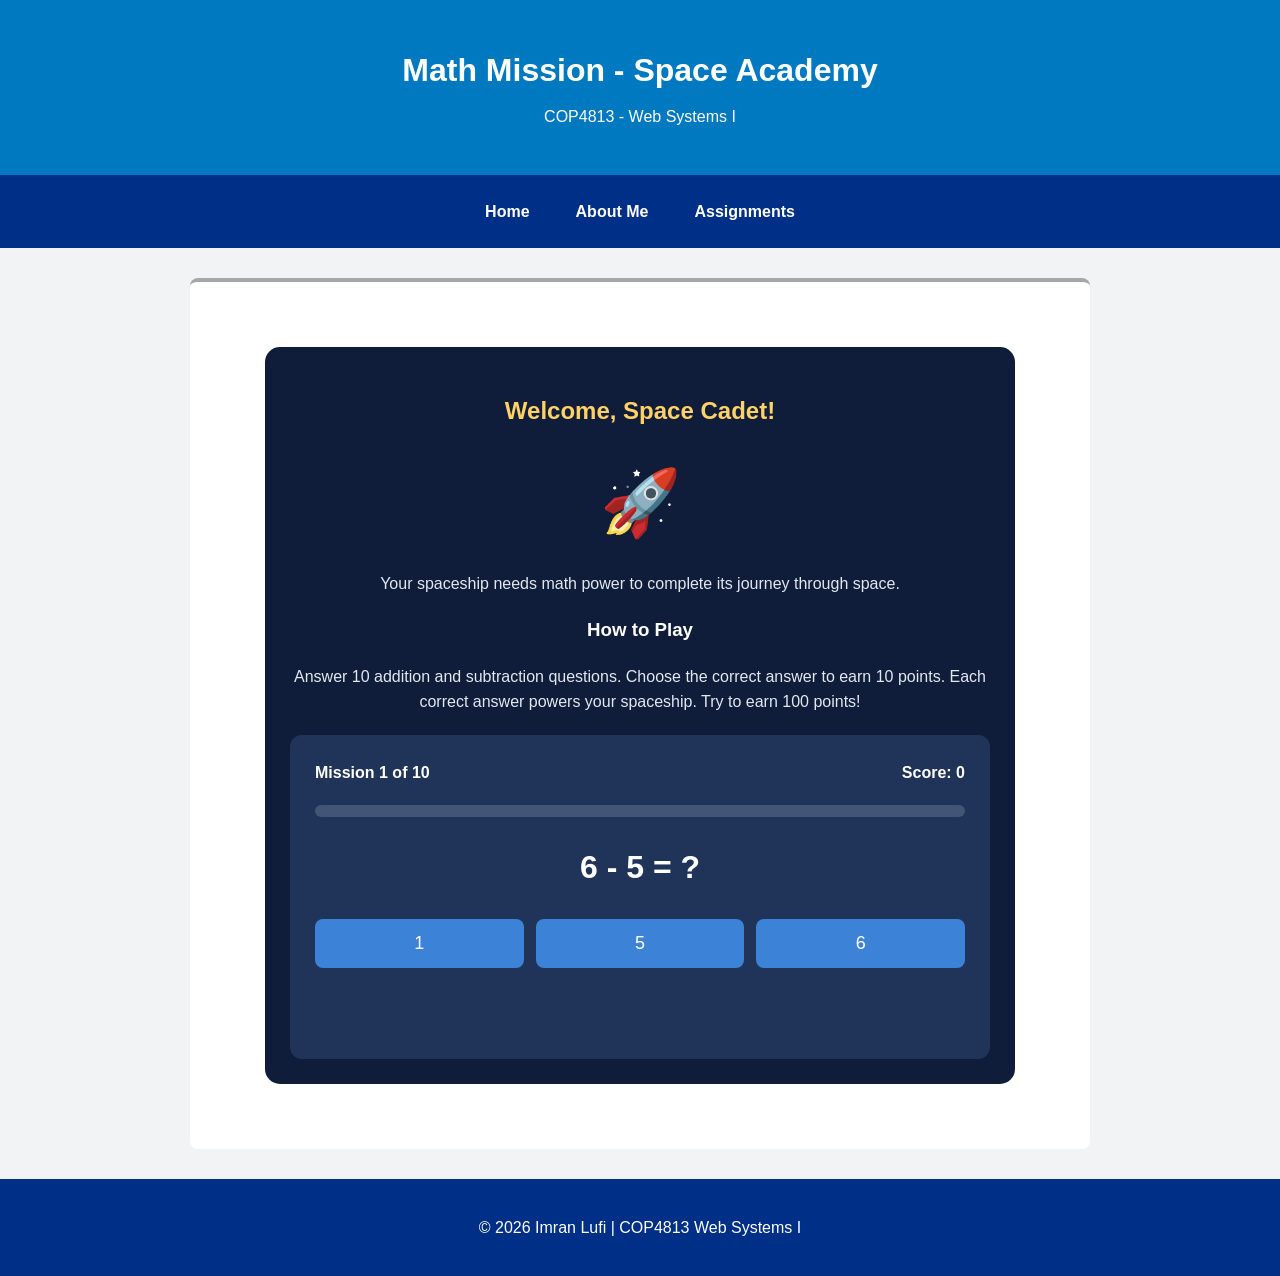
==== assignment13.html @ 9dd831d7 "Create assignment13.html" ====
<!DOCTYPE html>
<html lang="en">
<head>
    <meta charset="UTF-8">
    <meta name="viewport"
          content="width=device-width, initial-scale=1.0">
    <title>Assignment 13 | Math Mission</title>
    <link rel="stylesheet" href="styles.css">

    <style>
        .game-container {
            max-width: 750px;
            margin: 30px auto;
            padding: 25px;
            background: #101d3a;
            color: white;
            border-radius: 15px;
            text-align: center;
        }

        .game-container h2 {
            color: #ffd166;
        }

        .game-container p {
            color: #e2e8f0;
        }

        .game-panel {
            background: #20345a;
            padding: 25px;
            border-radius: 12px;
            margin-top: 20px;
        }

        .rocket {
            font-size: 65px;
            margin: 15px 0;
        }

        .scoreboard {
            display: flex;
            justify-content: space-between;
            gap: 10px;
            margin-bottom: 20px;
            font-weight: bold;
        }

        .progress {
            background: #435575;
            height: 12px;
            border-radius: 10px;
            overflow: hidden;
            margin-bottom: 25px;
        }

        .progress-bar {
            background: #ffd166;
            height: 100%;
            width: 0%;
            transition: width 0.3s;
        }

        #question {
            font-size: 32px;
            margin: 25px 0;
            color: white;
        }

        .answers {
            display: grid;
            grid-template-columns: repeat(3, 1fr);
            gap: 12px;
        }

        .game-container button {
            padding: 14px;
            border: none;
            border-radius: 8px;
            background: #3c82d6;
            color: white;
            font-size: 18px;
            cursor: pointer;
        }

        .game-container button:hover:not(:disabled) {
            background: #2563a8;
        }

        .game-container button:disabled {
            cursor: default;
        }

        .game-container button.correct {
            background: #15803d;
        }

        .game-container button.incorrect {
            background: #b91c1c;
        }

        #feedback {
            min-height: 30px;
            font-weight: bold;
            margin-top: 20px;
        }

        #next-button,
        #restart-button {
            margin-top: 15px;
            background: #e9a23b;
            color: #172033;
        }

        .hidden {
            display: none !important;
        }

        @media (max-width: 500px) {
            .game-container {
                padding: 15px;
            }

            .game-panel {
                padding: 15px;
            }

            .answers {
                gap: 7px;
            }

            #question {
                font-size: 27px;
            }
        }
    </style>
</head>

<body>

<header>
    <h1>Math Mission - Space Academy</h1>
    <p>COP4813 - Web Systems I</p>
</header>

<nav aria-label="Main navigation">
    <a href="index.html">Home</a>
    <a href="about.html">About Me</a>
    <a href="assignments.html">Assignments</a>
</nav>

<main>
    <section class="game-container">

        <h2>Welcome, Space Cadet!</h2>

        <div class="rocket" aria-hidden="true">
            🚀
        </div>

        <p>
            Your spaceship needs math power to
            complete its journey through space.
        </p>

        <h3>How to Play</h3>

        <p>
            Answer 10 addition and subtraction questions.
            Choose the correct answer to earn 10 points.
            Each correct answer powers your spaceship.
            Try to earn 100 points!
        </p>

        <div class="game-panel">

            <div class="scoreboard">
                <span id="mission-number">
                    Mission 1 of 10
                </span>

                <span id="score">
                    Score: 0
                </span>
            </div>

            <div class="progress">
                <div class="progress-bar"
                     id="progress-bar"></div>
            </div>

            <div id="game-screen">

                <h2 id="question">
                    Ready for launch?
                </h2>

                <div class="answers"
                     id="answers"></div>

                <p id="feedback"
                   aria-live="polite"></p>

                <button id="next-button"
                        class="hidden">
                    Next Mission
                </button>

            </div>

            <div id="result-screen"
                 class="hidden">

                <h2>Mission Complete!</h2>

                <p id="final-score"></p>

                <p id="final-message"></p>

                <button id="restart-button">
                    Play Again
                </button>

            </div>

        </div>

    </section>
</main>

<footer>
    <p>
        &copy; 2026 Imran Lufi |
        COP4813 Web Systems I
    </p>
</footer>

<script>
document.addEventListener("DOMContentLoaded", function () {

    const totalQuestions = 10;

    let currentQuestion = 0;
    let score = 0;
    let correctAnswer = 0;
    let answered = false;

    const questionElement =
        document.getElementById("question");

    const answersElement =
        document.getElementById("answers");

    const feedbackElement =
        document.getElementById("feedback");

    const scoreElement =
        document.getElementById("score");

    const missionElement =
        document.getElementById("mission-number");

    const progressBar =
        document.getElementById("progress-bar");

    const nextButton =
        document.getElementById("next-button");

    const restartButton =
        document.getElementById("restart-button");

    function randomNumber(min, max) {
        return Math.floor(
            Math.random() * (max - min + 1)
        ) + min;
    }

    function createQuestion() {

        answered = false;

        feedbackElement.textContent = "";
        nextButton.classList.add("hidden");
        answersElement.innerHTML = "";

        const number1 = randomNumber(1, 10);
        const number2 = randomNumber(1, 10);

        const addition = Math.random() < 0.5;

        let questionText;

        if (addition) {
            correctAnswer = number1 + number2;
            questionText =
                number1 + " + " + number2 + " = ?";
        } else {
            const larger = Math.max(number1, number2);
            const smaller = Math.min(number1, number2);

            correctAnswer = larger - smaller;
            questionText =
                larger + " - " + smaller + " = ?";
        }

        questionElement.textContent = questionText;

        missionElement.textContent =
            "Mission " + (currentQuestion + 1) +
            " of " + totalQuestions;

        scoreElement.textContent =
            "Score: " + score;

        progressBar.style.width =
            (currentQuestion / totalQuestions * 100) + "%";

        const choices = [correctAnswer];

        while (choices.length < 3) {
            const wrongAnswer =
                Math.max(0, correctAnswer + randomNumber(-5, 5));

            if (!choices.includes(wrongAnswer)) {
                choices.push(wrongAnswer);
            }
        }

        choices.sort(function () {
            return Math.random() - 0.5;
        });

        choices.forEach(function (choice) {

            const button =
                document.createElement("button");

            button.textContent = choice;

            button.addEventListener("click", function () {
                checkAnswer(choice, button);
            });

            answersElement.appendChild(button);
        });
    }

    function checkAnswer(choice, selectedButton) {

        if (answered) {
            return;
        }

        answered = true;

        const buttons =
            answersElement.querySelectorAll("button");

        buttons.forEach(function (button) {
            button.disabled = true;

            if (Number(button.textContent) === correctAnswer) {
                button.classList.add("correct");
            }
        });

        if (choice === correctAnswer) {

            score += 10;

            feedbackElement.textContent =
                "Correct! +10 energy points!";

        } else {

            selectedButton.classList.add("incorrect");

            feedbackElement.textContent =
                "Not quite! The correct answer is " +
                correctAnswer + ".";
        }

        scoreElement.textContent =
            "Score: " + score;

        nextButton.textContent =
            currentQuestion === totalQuestions - 1
            ? "Finish Mission"
            : "Next Mission";

        nextButton.classList.remove("hidden");
    }

    function finishGame() {

        document.getElementById("game-screen")
            .classList.add("hidden");

        document.getElementById("result-screen")
            .classList.remove("hidden");

        progressBar.style.width = "100%";

        missionElement.textContent =
            "All Missions Complete";

        document.getElementById("final-score")
            .textContent =
            "Your final score: " + score + " / 100";

        let message;

        if (score === 100) {
            message = "Amazing! You are a Math Commander!";
        } else if (score >= 70) {
            message = "Great job, Space Explorer!";
        } else {
            message = "Good effort! Keep practicing your math skills!";
        }

        document.getElementById("final-message")
            .textContent = message;
    }

    nextButton.addEventListener("click", function () {

        currentQuestion++;

        if (currentQuestion >= totalQuestions) {
            finishGame();
        } else {
            createQuestion();
        }
    });

    restartButton.addEventListener("click", function () {

        currentQuestion = 0;
        score = 0;

        document.getElementById("game-screen")
            .classList.remove("hidden");

        document.getElementById("result-screen")
            .classList.add("hidden");

        createQuestion();
    });

    createQuestion();

});
</script>

</body>
</html>
---- styles.css ----
/* General Website Styling */

* {
    box-sizing: border-box;
}

body {
    font-family: Arial, Helvetica, sans-serif;
    margin: 0;
    background-color: #f1f3f5;
    color: #222222;
    line-height: 1.6;
}

/* Header */

header {
    background-color: #0079C1;
    color: #ffffff;
    text-align: center;
    padding: 45px 20px;
}

header h1 {
    margin: 0 0 8px;
}

header p {
    margin: 0;
}

/* Navigation */

nav {
    background-color: #002F87;
    display: flex;
    justify-content: center;
    flex-wrap: wrap;
    gap: 10px;
    padding: 14px;
}

nav a {
    color: #ffffff;
    text-decoration: none;
    font-weight: bold;
    display: inline-flex;
    align-items: center;
    justify-content: center;
    min-height: 44px;
    padding: 10px 18px;
    border-radius: 4px;
}

nav a:hover,
nav a:focus-visible {
    background-color: #ffffff;
    color: #002F87;
}

/* Main Content */

main {
    width: calc(100% - 30px);
    max-width: 900px;
    margin: 30px auto;
    background-color: #ffffff;
    padding: 35px;
    border-radius: 8px;
    border-top: 4px solid #A5A8A9;
}

section {
    margin-bottom: 35px;
}

h2 {
    color: #005A91;
}

/* Images */

.web-image {
    display: block;
    width: 100%;
    max-width: 550px;
    height: auto;
    margin: 25px auto;
    border-radius: 8px;
}

/* Links */

main a {
    color: #005A91;
}

main a:focus,
main a:hover {
    text-decoration: none;
}

/* Footer */

footer {
    background-color: #002F87;
    color: #ffffff;
    text-align: center;
    padding: 20px;
    margin-top: 30px;
}

/* Mobile Layout */

@media (max-width: 600px) {

    header {
        padding: 28px 15px;
    }

    header h1 {
        font-size: 1.8rem;
    }

    nav {
        flex-direction: column;
        align-items: stretch;
        gap: 6px;
        padding: 12px 15px;
    }

    nav a {
        width: 100%;
        min-height: 48px;
        margin: 0;
        padding: 12px;
        text-align: center;
    }

    main {
        width: calc(100% - 20px);
        margin: 15px auto;
        padding: 20px;
    }

    h2 {
        font-size: 1.35rem;
    }

    .web-image {
        width: 100%;
        height: auto;
        margin: 20px auto;
    }

    footer {
        padding: 18px 12px;
        font-size: 0.9rem;
    }
}

/* Extra Small Phone Screens */

@media (max-width: 360px) {

    header h1 {
        font-size: 1.5rem;
    }

    main {
        padding: 15px;
    }
}
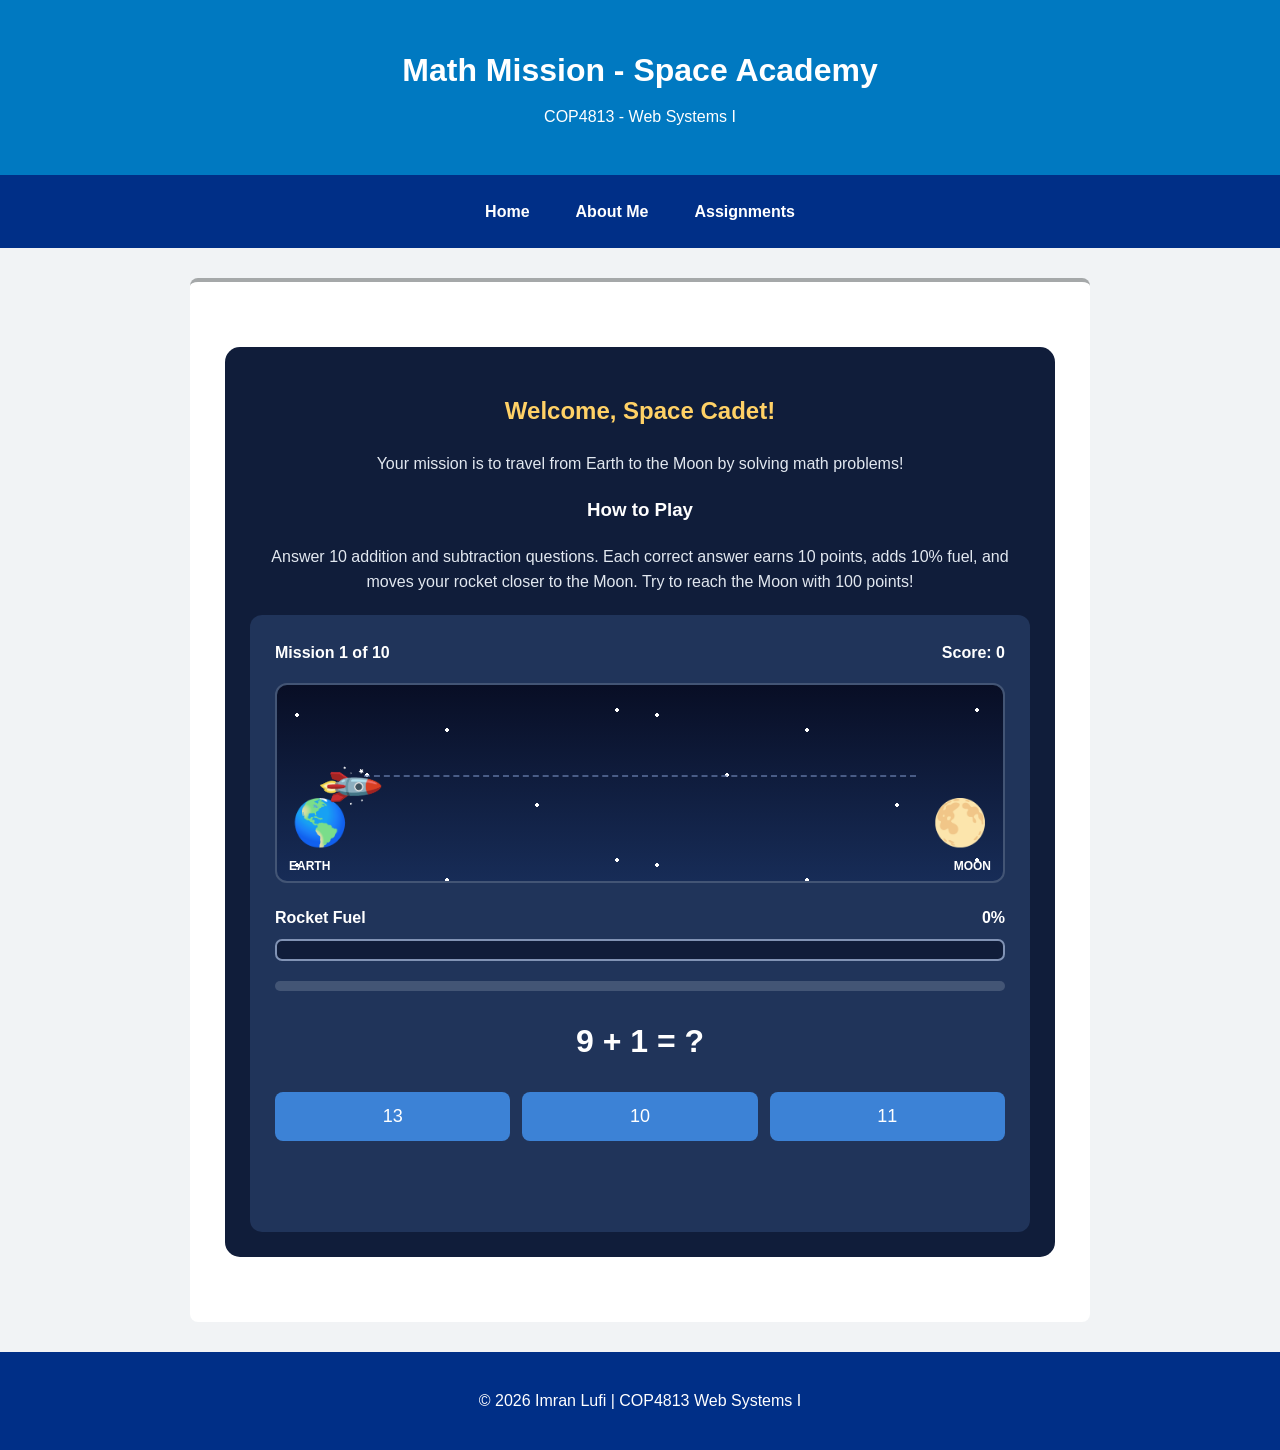
==== commit 7326fb12: "Update assignment13.html" ====
--- a/assignment13.html
+++ b/assignment13.html
@@ -3,20 +3,21 @@
 <html lang="en">
 <head>
     <meta charset="UTF-8">
-    <meta name="viewport"
-          content="width=device-width, initial-scale=1.0">
+    <meta name="viewport" content="width=device-width, initial-scale=1.0">
+    <meta name="description" content="An interactive educational math game featuring a rocket journey to the Moon.">
     <title>Assignment 13 | Math Mission</title>
     <link rel="stylesheet" href="styles.css">
 
     <style>
         .game-container {
-            max-width: 750px;
+            max-width: 850px;
             margin: 30px auto;
             padding: 25px;
             background: #101d3a;
             color: white;
             border-radius: 15px;
             text-align: center;
+            box-sizing: border-box;
         }
 
         .game-container h2 {
@@ -34,32 +35,140 @@
             margin-top: 20px;
         }
 
-        .rocket {
-            font-size: 65px;
-            margin: 15px 0;
-        }
-
         .scoreboard {
             display: flex;
             justify-content: space-between;
             gap: 10px;
-            margin-bottom: 20px;
+            margin-bottom: 18px;
             font-weight: bold;
+        }
+
+        .space-scene {
+            position: relative;
+            height: 200px;
+            background: linear-gradient(#080e25, #172c57);
+            border: 2px solid #435575;
+            border-radius: 12px;
+            overflow: hidden;
+            margin-bottom: 22px;
+        }
+
+        .stars {
+            position: absolute;
+            inset: 0;
+            background-image:
+                radial-gradient(2px 2px at 20px 30px, white 90%, transparent),
+                radial-gradient(2px 2px at 90px 90px, white 90%, transparent),
+                radial-gradient(2px 2px at 170px 45px, white 90%, transparent),
+                radial-gradient(2px 2px at 260px 120px, white 90%, transparent),
+                radial-gradient(2px 2px at 340px 25px, white 90%, transparent);
+            background-size: 360px 150px;
+            animation: starMove 15s linear infinite;
+        }
+
+        @keyframes starMove {
+            from { background-position: 0 0; }
+            to { background-position: -360px 0; }
+        }
+
+        .planet {
+            position: absolute;
+            bottom: 22px;
+            font-size: 45px;
+        }
+
+        .earth {
+            left: 15px;
+        }
+
+        .moon {
+            right: 15px;
+        }
+
+        .flight-path {
+            position: absolute;
+            left: 12%;
+            right: 12%;
+            top: 90px;
+            border-top: 2px dashed #7188b8;
+            opacity: 0.6;
+        }
+
+        .rocket {
+            position: absolute;
+            left: 10%;
+            top: 68px;
+            font-size: 42px;
+            transform: translateX(-50%) rotate(45deg);
+            transition: left 0.8s ease-in-out, top 0.8s ease-in-out;
+            z-index: 2;
+        }
+
+        .rocket.boost {
+            animation: rocketBoost 0.6s ease-in-out;
+        }
+
+        @keyframes rocketBoost {
+            0%, 100% {
+                filter: drop-shadow(0 0 0 transparent);
+            }
+            50% {
+                filter: drop-shadow(0 0 15px orange);
+            }
+        }
+
+        .scene-labels {
+            position: absolute;
+            bottom: 5px;
+            left: 12px;
+            right: 12px;
+            display: flex;
+            justify-content: space-between;
+            font-size: 12px;
+            font-weight: bold;
+            color: white;
+        }
+
+        .fuel-section {
+            margin: 20px 0;
+            text-align: left;
+        }
+
+        .fuel-label {
+            display: flex;
+            justify-content: space-between;
+            margin-bottom: 8px;
+            font-weight: bold;
+        }
+
+        .fuel-tank {
+            height: 22px;
+            background: #101d3a;
+            border: 2px solid #8193b5;
+            border-radius: 7px;
+            overflow: hidden;
+        }
+
+        .fuel-fill {
+            width: 0%;
+            height: 100%;
+            background: linear-gradient(90deg, #20a36b, #7fffb1);
+            transition: width 0.8s ease;
         }
 
         .progress {
             background: #435575;
-            height: 12px;
+            height: 10px;
             border-radius: 10px;
             overflow: hidden;
-            margin-bottom: 25px;
+            margin: 18px 0;
         }
 
         .progress-bar {
             background: #ffd166;
             height: 100%;
             width: 0%;
-            transition: width 0.3s;
+            transition: width 0.4s;
         }
 
         #question {
@@ -113,6 +222,17 @@
             color: #172033;
         }
 
+        .celebration {
+            font-size: 55px;
+            margin: 20px 0;
+            animation: celebrate 1s ease-in-out infinite alternate;
+        }
+
+        @keyframes celebrate {
+            from { transform: scale(1) rotate(-8deg); }
+            to { transform: scale(1.2) rotate(8deg); }
+        }
+
         .hidden {
             display: none !important;
         }
@@ -126,12 +246,38 @@
                 padding: 15px;
             }
 
+            .space-scene {
+                height: 170px;
+            }
+
+            .rocket {
+                font-size: 35px;
+            }
+
+            .planet {
+                font-size: 35px;
+            }
+
             .answers {
                 gap: 7px;
             }
 
             #question {
                 font-size: 27px;
+            }
+        }
+
+        @media (prefers-reduced-motion: reduce) {
+            .stars,
+            .rocket.boost,
+            .celebration {
+                animation: none;
+            }
+
+            .rocket,
+            .fuel-fill,
+            .progress-bar {
+                transition: none;
             }
         }
     </style>
@@ -155,64 +301,90 @@
 
         <h2>Welcome, Space Cadet!</h2>
 
-        <div class="rocket" aria-hidden="true">
-            🚀
-        </div>
-
         <p>
-            Your spaceship needs math power to
-            complete its journey through space.
+            Your mission is to travel from Earth to the Moon
+            by solving math problems!
         </p>
 
         <h3>How to Play</h3>
 
         <p>
             Answer 10 addition and subtraction questions.
-            Choose the correct answer to earn 10 points.
-            Each correct answer powers your spaceship.
-            Try to earn 100 points!
+            Each correct answer earns 10 points, adds 10%
+            fuel, and moves your rocket closer to the Moon.
+            Try to reach the Moon with 100 points!
         </p>
 
         <div class="game-panel">
 
             <div class="scoreboard">
-                <span id="mission-number">
-                    Mission 1 of 10
-                </span>
-
-                <span id="score">
-                    Score: 0
-                </span>
+                <span id="mission-number">Mission 1 of 10</span>
+                <span id="score">Score: 0</span>
             </div>
 
+            <div class="space-scene"
+                 role="img"
+                 aria-label="Rocket traveling from Earth toward the Moon">
+
+                <div class="stars"></div>
+                <div class="flight-path"></div>
+
+                <div class="planet earth" aria-hidden="true">🌎</div>
+                <div class="planet moon" aria-hidden="true">🌕</div>
+
+                <div class="rocket" id="rocket" aria-hidden="true">
+                    🚀
+                </div>
+
+                <div class="scene-labels">
+                    <span>EARTH</span>
+                    <span>MOON</span>
+                </div>
+            </div>
+
+            <div class="fuel-section">
+                <div class="fuel-label">
+                    <span>Rocket Fuel</span>
+                    <span id="fuel-percent">0%</span>
+                </div>
+
+                <div class="fuel-tank"
+                     role="progressbar"
+                     id="fuel-progress"
+                     aria-label="Rocket fuel"
+                     aria-valuemin="0"
+                     aria-valuemax="100"
+                     aria-valuenow="0">
+
+                    <div class="fuel-fill" id="fuel-fill"></div>
+                </div>
+            </div>
+
             <div class="progress">
-                <div class="progress-bar"
-                     id="progress-bar"></div>
+                <div class="progress-bar" id="progress-bar"></div>
             </div>
 
             <div id="game-screen">
 
-                <h2 id="question">
-                    Ready for launch?
-                </h2>
-
-                <div class="answers"
-                     id="answers"></div>
-
-                <p id="feedback"
-                   aria-live="polite"></p>
-
-                <button id="next-button"
-                        class="hidden">
+                <h2 id="question">Ready for launch?</h2>
+
+                <div class="answers" id="answers"></div>
+
+                <p id="feedback" aria-live="polite"></p>
+
+                <button id="next-button" class="hidden">
                     Next Mission
                 </button>
 
             </div>
 
-            <div id="result-screen"
-                 class="hidden">
-
-                <h2>Mission Complete!</h2>
+            <div id="result-screen" class="hidden">
+
+                <div class="celebration" id="result-icon">
+                    🌟
+                </div>
+
+                <h2 id="result-title">Mission Complete!</h2>
 
                 <p id="final-score"></p>
 
@@ -230,10 +402,7 @@
 </main>
 
 <footer>
-    <p>
-        &copy; 2026 Imran Lufi |
-        COP4813 Web Systems I
-    </p>
+    <p>&copy; 2026 Imran Lufi | COP4813 Web Systems I</p>
 </footer>
 
 <script>
@@ -246,38 +415,48 @@
     let correctAnswer = 0;
     let answered = false;
 
-    const questionElement =
-        document.getElementById("question");
-
-    const answersElement =
-        document.getElementById("answers");
-
-    const feedbackElement =
-        document.getElementById("feedback");
-
-    const scoreElement =
-        document.getElementById("score");
-
-    const missionElement =
-        document.getElementById("mission-number");
-
-    const progressBar =
-        document.getElementById("progress-bar");
-
-    const nextButton =
-        document.getElementById("next-button");
-
-    const restartButton =
-        document.getElementById("restart-button");
+    const questionElement = document.getElementById("question");
+    const answersElement = document.getElementById("answers");
+    const feedbackElement = document.getElementById("feedback");
+    const scoreElement = document.getElementById("score");
+    const missionElement = document.getElementById("mission-number");
+    const progressBar = document.getElementById("progress-bar");
+    const nextButton = document.getElementById("next-button");
+    const restartButton = document.getElementById("restart-button");
+
+    const rocket = document.getElementById("rocket");
+    const fuelFill = document.getElementById("fuel-fill");
+    const fuelPercent = document.getElementById("fuel-percent");
+    const fuelProgress = document.getElementById("fuel-progress");
 
     function randomNumber(min, max) {
-        return Math.floor(
-            Math.random() * (max - min + 1)
-        ) + min;
+        return Math.floor(Math.random() * (max - min + 1)) + min;
     }
 
+    function updateJourney() {
+        const percentage = score;
+
+        fuelFill.style.width = percentage + "%";
+        fuelPercent.textContent = percentage + "%";
+        fuelProgress.setAttribute("aria-valuenow", percentage);
+
+        // Move from 10% to 90% of the scene.
+        rocket.style.left = (10 + percentage * 0.8) + "%";
+
+        // Make the rocket rise and descend along its journey.
+        const journey = percentage / 100;
+        const height = 68 - Math.sin(journey * Math.PI) * 45;
+        rocket.style.top = height + "px";
+
+        rocket.classList.remove("boost");
+
+        if (percentage > 0) {
+            void rocket.offsetWidth;
+            rocket.classList.add("boost");
+        }
+    }
+
     function createQuestion() {
-
         answered = false;
 
         feedbackElement.textContent = "";
@@ -286,22 +465,19 @@
 
         const number1 = randomNumber(1, 10);
         const number2 = randomNumber(1, 10);
-
         const addition = Math.random() < 0.5;
 
         let questionText;
 
         if (addition) {
             correctAnswer = number1 + number2;
-            questionText =
-                number1 + " + " + number2 + " = ?";
+            questionText = number1 + " + " + number2 + " = ?";
         } else {
             const larger = Math.max(number1, number2);
             const smaller = Math.min(number1, number2);
 
             correctAnswer = larger - smaller;
-            questionText =
-                larger + " - " + smaller + " = ?";
+            questionText = larger + " - " + smaller + " = ?";
         }
 
         questionElement.textContent = questionText;
@@ -310,8 +486,7 @@
             "Mission " + (currentQuestion + 1) +
             " of " + totalQuestions;
 
-        scoreElement.textContent =
-            "Score: " + score;
+        scoreElement.textContent = "Score: " + score;
 
         progressBar.style.width =
             (currentQuestion / totalQuestions * 100) + "%";
@@ -319,23 +494,26 @@
         const choices = [correctAnswer];
 
         while (choices.length < 3) {
-            const wrongAnswer =
-                Math.max(0, correctAnswer + randomNumber(-5, 5));
+            const wrongAnswer = Math.max(
+                0,
+                correctAnswer + randomNumber(-5, 5)
+            );
 
             if (!choices.includes(wrongAnswer)) {
                 choices.push(wrongAnswer);
             }
         }
 
-        choices.sort(function () {
-            return Math.random() - 0.5;
-        });
+        // Shuffle the answer choices.
+        for (let i = choices.length - 1; i > 0; i--) {
+            const j = randomNumber(0, i);
+            [choices[i], choices[j]] = [choices[j], choices[i]];
+        }
 
         choices.forEach(function (choice) {
-
-            const button =
-                document.createElement("button");
-
+            const button = document.createElement("button");
+
+            button.type = "button";
             button.textContent = choice;
 
             button.addEventListener("click", function () {
@@ -347,15 +525,13 @@
     }
 
     function checkAnswer(choice, selectedButton) {
-
         if (answered) {
             return;
         }
 
         answered = true;
 
-        const buttons =
-            answersElement.querySelectorAll("button");
+        const buttons = answersElement.querySelectorAll("button");
 
         buttons.forEach(function (button) {
             button.disabled = true;
@@ -366,34 +542,34 @@
         });
 
         if (choice === correctAnswer) {
-
             score += 10;
 
             feedbackElement.textContent =
-                "Correct! +10 energy points!";
-
+                "Correct! +10 fuel! Your rocket is moving forward!";
+
+            updateJourney();
         } else {
-
             selectedButton.classList.add("incorrect");
 
             feedbackElement.textContent =
                 "Not quite! The correct answer is " +
-                correctAnswer + ".";
-        }
-
-        scoreElement.textContent =
-            "Score: " + score;
+                correctAnswer + ". No fuel earned.";
+        }
+
+        scoreElement.textContent = "Score: " + score;
+
+        progressBar.style.width =
+            ((currentQuestion + 1) / totalQuestions * 100) + "%";
 
         nextButton.textContent =
             currentQuestion === totalQuestions - 1
-            ? "Finish Mission"
-            : "Next Mission";
+                ? "Finish Mission"
+                : "Next Mission";
 
         nextButton.classList.remove("hidden");
     }
 
     function finishGame() {
-
         document.getElementById("game-screen")
             .classList.add("hidden");
 
@@ -402,29 +578,39 @@
 
         progressBar.style.width = "100%";
 
-        missionElement.textContent =
-            "All Missions Complete";
-
-        document.getElementById("final-score")
-            .textContent =
+        missionElement.textContent = "All Missions Complete";
+
+        document.getElementById("final-score").textContent =
             "Your final score: " + score + " / 100";
 
-        let message;
+        const resultTitle = document.getElementById("result-title");
+        const resultIcon = document.getElementById("result-icon");
+        const finalMessage = document.getElementById("final-message");
 
         if (score === 100) {
-            message = "Amazing! You are a Math Commander!";
+            resultTitle.textContent = "Moon Landing Successful!";
+            resultIcon.textContent = "🏆🌕🚀";
+            finalMessage.textContent =
+                "Amazing! You answered every question correctly " +
+                "and reached the Moon. You are a Math Commander!";
         } else if (score >= 70) {
-            message = "Great job, Space Explorer!";
+            resultTitle.textContent = "Great Space Journey!";
+            resultIcon.textContent = "🌟🚀";
+            finalMessage.textContent =
+                "Great job, Space Explorer! You traveled " +
+                score + "% of the way to the Moon. " +
+                "Try again to complete your landing!";
         } else {
-            message = "Good effort! Keep practicing your math skills!";
-        }
-
-        document.getElementById("final-message")
-            .textContent = message;
+            resultTitle.textContent = "Keep Exploring!";
+            resultIcon.textContent = "🚀";
+            finalMessage.textContent =
+                "You traveled " + score +
+                "% of the way to the Moon. " +
+                "Keep practicing to power up your rocket!";
+        }
     }
 
     nextButton.addEventListener("click", function () {
-
         currentQuestion++;
 
         if (currentQuestion >= totalQuestions) {
@@ -435,9 +621,9 @@
     });
 
     restartButton.addEventListener("click", function () {
-
         currentQuestion = 0;
         score = 0;
+        answered = false;
 
         document.getElementById("game-screen")
             .classList.remove("hidden");
@@ -445,11 +631,13 @@
         document.getElementById("result-screen")
             .classList.add("hidden");
 
+        rocket.classList.remove("boost");
+        updateJourney();
         createQuestion();
     });
 
+    updateJourney();
     createQuestion();
-
 });
 </script>
 
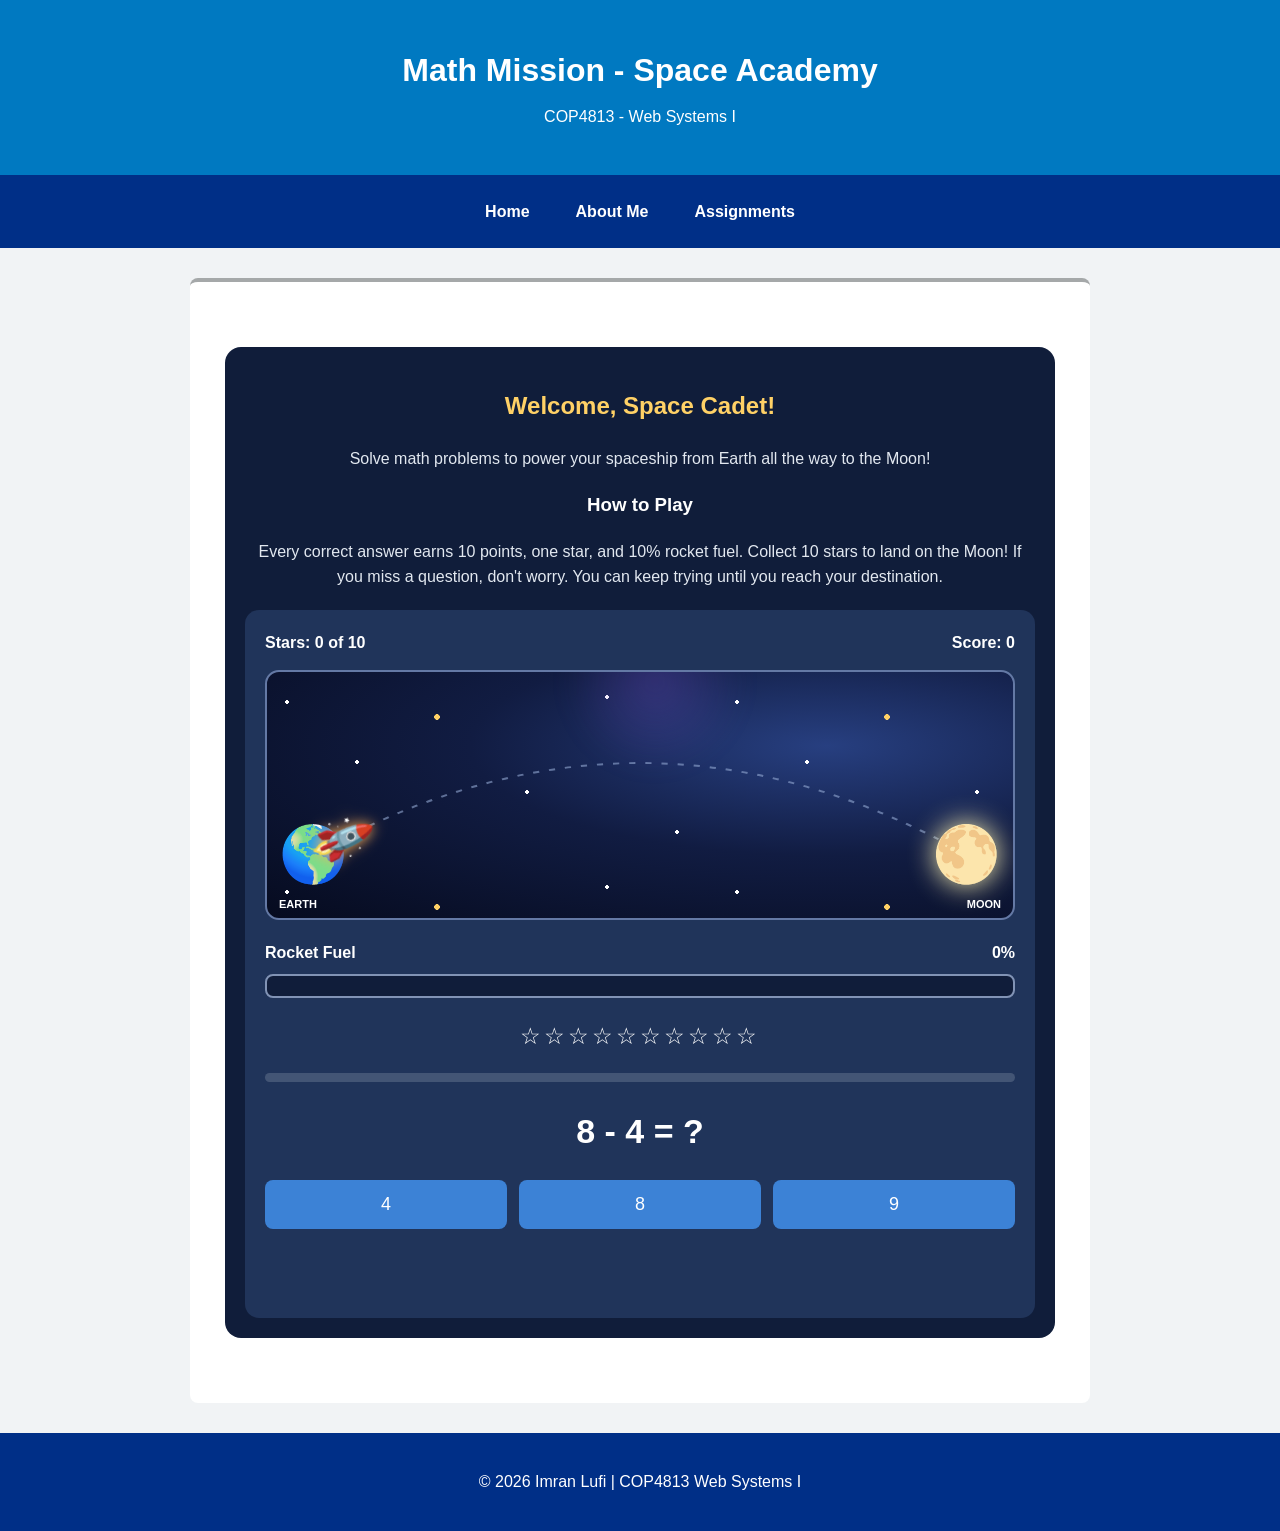
==== commit eb66bf66: "Update assignment13.html" ====
--- a/assignment13.html
+++ b/assignment13.html
@@ -2,289 +2,275 @@
 <!DOCTYPE html>
 <html lang="en">
 <head>
-    <meta charset="UTF-8">
-    <meta name="viewport" content="width=device-width, initial-scale=1.0">
-    <meta name="description" content="An interactive educational math game featuring a rocket journey to the Moon.">
-    <title>Assignment 13 | Math Mission</title>
-    <link rel="stylesheet" href="styles.css">
-
-    <style>
-        .game-container {
-            max-width: 850px;
-            margin: 30px auto;
-            padding: 25px;
-            background: #101d3a;
-            color: white;
-            border-radius: 15px;
-            text-align: center;
-            box-sizing: border-box;
-        }
-
-        .game-container h2 {
-            color: #ffd166;
-        }
-
-        .game-container p {
-            color: #e2e8f0;
-        }
-
-        .game-panel {
-            background: #20345a;
-            padding: 25px;
-            border-radius: 12px;
-            margin-top: 20px;
-        }
-
-        .scoreboard {
-            display: flex;
-            justify-content: space-between;
-            gap: 10px;
-            margin-bottom: 18px;
-            font-weight: bold;
-        }
-
-        .space-scene {
-            position: relative;
-            height: 200px;
-            background: linear-gradient(#080e25, #172c57);
-            border: 2px solid #435575;
-            border-radius: 12px;
-            overflow: hidden;
-            margin-bottom: 22px;
-        }
-
-        .stars {
-            position: absolute;
-            inset: 0;
-            background-image:
-                radial-gradient(2px 2px at 20px 30px, white 90%, transparent),
-                radial-gradient(2px 2px at 90px 90px, white 90%, transparent),
-                radial-gradient(2px 2px at 170px 45px, white 90%, transparent),
-                radial-gradient(2px 2px at 260px 120px, white 90%, transparent),
-                radial-gradient(2px 2px at 340px 25px, white 90%, transparent);
-            background-size: 360px 150px;
-            animation: starMove 15s linear infinite;
-        }
-
-        @keyframes starMove {
-            from { background-position: 0 0; }
-            to { background-position: -360px 0; }
-        }
-
-        .planet {
-            position: absolute;
-            bottom: 22px;
-            font-size: 45px;
-        }
-
-        .earth {
-            left: 15px;
-        }
-
-        .moon {
-            right: 15px;
-        }
-
-        .flight-path {
-            position: absolute;
-            left: 12%;
-            right: 12%;
-            top: 90px;
-            border-top: 2px dashed #7188b8;
-            opacity: 0.6;
-        }
-
-        .rocket {
-            position: absolute;
-            left: 10%;
-            top: 68px;
-            font-size: 42px;
-            transform: translateX(-50%) rotate(45deg);
-            transition: left 0.8s ease-in-out, top 0.8s ease-in-out;
-            z-index: 2;
-        }
-
-        .rocket.boost {
-            animation: rocketBoost 0.6s ease-in-out;
-        }
-
-        @keyframes rocketBoost {
-            0%, 100% {
-                filter: drop-shadow(0 0 0 transparent);
-            }
-            50% {
-                filter: drop-shadow(0 0 15px orange);
-            }
-        }
-
-        .scene-labels {
-            position: absolute;
-            bottom: 5px;
-            left: 12px;
-            right: 12px;
-            display: flex;
-            justify-content: space-between;
-            font-size: 12px;
-            font-weight: bold;
-            color: white;
-        }
-
-        .fuel-section {
-            margin: 20px 0;
-            text-align: left;
-        }
-
-        .fuel-label {
-            display: flex;
-            justify-content: space-between;
-            margin-bottom: 8px;
-            font-weight: bold;
-        }
-
-        .fuel-tank {
-            height: 22px;
-            background: #101d3a;
-            border: 2px solid #8193b5;
-            border-radius: 7px;
-            overflow: hidden;
-        }
-
-        .fuel-fill {
-            width: 0%;
-            height: 100%;
-            background: linear-gradient(90deg, #20a36b, #7fffb1);
-            transition: width 0.8s ease;
-        }
-
-        .progress {
-            background: #435575;
-            height: 10px;
-            border-radius: 10px;
-            overflow: hidden;
-            margin: 18px 0;
-        }
-
-        .progress-bar {
-            background: #ffd166;
-            height: 100%;
-            width: 0%;
-            transition: width 0.4s;
-        }
-
-        #question {
-            font-size: 32px;
-            margin: 25px 0;
-            color: white;
-        }
-
-        .answers {
-            display: grid;
-            grid-template-columns: repeat(3, 1fr);
-            gap: 12px;
-        }
-
-        .game-container button {
-            padding: 14px;
-            border: none;
-            border-radius: 8px;
-            background: #3c82d6;
-            color: white;
-            font-size: 18px;
-            cursor: pointer;
-        }
-
-        .game-container button:hover:not(:disabled) {
-            background: #2563a8;
-        }
-
-        .game-container button:disabled {
-            cursor: default;
-        }
-
-        .game-container button.correct {
-            background: #15803d;
-        }
-
-        .game-container button.incorrect {
-            background: #b91c1c;
-        }
-
-        #feedback {
-            min-height: 30px;
-            font-weight: bold;
-            margin-top: 20px;
-        }
-
-        #next-button,
-        #restart-button {
-            margin-top: 15px;
-            background: #e9a23b;
-            color: #172033;
-        }
-
-        .celebration {
-            font-size: 55px;
-            margin: 20px 0;
-            animation: celebrate 1s ease-in-out infinite alternate;
-        }
-
-        @keyframes celebrate {
-            from { transform: scale(1) rotate(-8deg); }
-            to { transform: scale(1.2) rotate(8deg); }
-        }
-
-        .hidden {
-            display: none !important;
-        }
-
-        @media (max-width: 500px) {
-            .game-container {
-                padding: 15px;
-            }
-
-            .game-panel {
-                padding: 15px;
-            }
-
-            .space-scene {
-                height: 170px;
-            }
-
-            .rocket {
-                font-size: 35px;
-            }
-
-            .planet {
-                font-size: 35px;
-            }
-
-            .answers {
-                gap: 7px;
-            }
-
-            #question {
-                font-size: 27px;
-            }
-        }
-
-        @media (prefers-reduced-motion: reduce) {
-            .stars,
-            .rocket.boost,
-            .celebration {
-                animation: none;
-            }
-
-            .rocket,
-            .fuel-fill,
-            .progress-bar {
-                transition: none;
-            }
-        }
-    </style>
+<meta charset="UTF-8">
+<meta name="viewport" content="width=device-width, initial-scale=1.0">
+<meta name="description" content="An educational math adventure through space.">
+<title>Assignment 13 | Math Mission</title>
+<link rel="stylesheet" href="styles.css">
+
+<style>
+.game-container {
+    max-width: 850px;
+    margin: 30px auto;
+    padding: 20px;
+    background: #101d3a;
+    color: white;
+    border-radius: 16px;
+    text-align: center;
+    box-sizing: border-box;
+}
+.game-container h2 { color: #ffd166; }
+.game-container p { color: #e2e8f0; }
+.game-panel {
+    background: #20345a;
+    padding: 20px;
+    border-radius: 14px;
+    margin-top: 20px;
+}
+.scoreboard, .fuel-label {
+    display: flex;
+    justify-content: space-between;
+    gap: 10px;
+    font-weight: bold;
+}
+.scoreboard { margin-bottom: 15px; }
+.space-scene {
+    position: relative;
+    height: 250px;
+    overflow: hidden;
+    border-radius: 14px;
+    border: 2px solid #6479a5;
+    background: radial-gradient(ellipse at 75% 30%,
+        #273f80 0%, #111c42 45%, #060b1f 100%);
+    isolation: isolate;
+}
+.space-scene.landing {
+    box-shadow: 0 0 25px #ffd166;
+}
+.stars {
+    position: absolute;
+    inset: 0;
+    background-image:
+        radial-gradient(2px 2px at 20px 30px, white 90%, transparent),
+        radial-gradient(2px 2px at 90px 90px, white 90%, transparent),
+        radial-gradient(3px 3px at 170px 45px, #ffd166 90%, transparent),
+        radial-gradient(2px 2px at 260px 120px, white 90%, transparent),
+        radial-gradient(2px 2px at 340px 25px, white 90%, transparent),
+        radial-gradient(2px 2px at 410px 160px, white 90%, transparent);
+    background-size: 450px 190px;
+    animation: starDrift 22s linear infinite;
+}
+@keyframes starDrift {
+    to { background-position: -450px 0; }
+}
+.nebula {
+    position: absolute;
+    width: 180px;
+    height: 180px;
+    left: 40%;
+    top: -80px;
+    background: radial-gradient(circle, #8556e044, transparent 70%);
+    filter: blur(12px);
+    animation: nebulaGlow 5s ease-in-out infinite alternate;
+}
+@keyframes nebulaGlow {
+    to { opacity: .35; transform: scale(1.3); }
+}
+.earth, .moon {
+    position: absolute;
+    bottom: 20px;
+    font-size: 55px;
+    z-index: 1;
+}
+.earth { left: 12px; }
+.moon {
+    right: 12px;
+    filter: drop-shadow(0 0 14px #fff5b5);
+}
+.moon.arrived {
+    animation: moonGlow .8s ease-in-out infinite alternate;
+}
+@keyframes moonGlow {
+    to { filter: drop-shadow(0 0 32px #ffd166); }
+}
+.flight-path {
+    position: absolute;
+    inset: 0;
+    width: 100%;
+    height: 100%;
+    overflow: visible;
+}
+.flight-path path {
+    fill: none;
+    stroke: #93a9d2;
+    stroke-width: 2;
+    stroke-dasharray: 5 8;
+    opacity: .6;
+}
+.rocket {
+    position: absolute;
+    left: 10%;
+    top: 68%;
+    z-index: 5;
+    font-size: 44px;
+    transform: translate(-50%, -50%) rotate(42deg);
+    transition: left 1.1s ease-in-out, top 1.1s ease-in-out,
+                transform 1.1s ease-in-out;
+    filter: drop-shadow(0 0 7px #ffae55);
+}
+.rocket.boost {
+    animation: rocketShake .12s linear 6;
+}
+@keyframes rocketShake {
+    25% { margin-left: -3px; }
+    75% { margin-left: 3px; }
+}
+.flame {
+    position: absolute;
+    width: 15px;
+    height: 35px;
+    left: 50%;
+    bottom: -16px;
+    transform: translateX(-50%);
+    background: linear-gradient(#fff6a2, #ff9b24, #ff4538);
+    border-radius: 50% 50% 65% 65%;
+    opacity: 0;
+    z-index: -1;
+}
+.rocket.boost .flame {
+    opacity: 1;
+    animation: flamePulse .12s infinite alternate;
+}
+@keyframes flamePulse {
+    to { height: 48px; width: 19px; }
+}
+.particle {
+    position: absolute;
+    width: 7px;
+    height: 7px;
+    border-radius: 50%;
+    background: #ffd166;
+    z-index: 4;
+    pointer-events: none;
+    animation: particleBurst .8s ease-out forwards;
+}
+@keyframes particleBurst {
+    to {
+        transform: translate(var(--dx), var(--dy)) scale(0);
+        opacity: 0;
+    }
+}
+.scene-labels {
+    position: absolute;
+    bottom: 5px;
+    left: 12px;
+    right: 12px;
+    display: flex;
+    justify-content: space-between;
+    font-size: 11px;
+    font-weight: bold;
+    z-index: 2;
+}
+.fuel-section { margin: 20px 0; text-align: left; }
+.fuel-label { margin-bottom: 8px; }
+.fuel-tank {
+    height: 24px;
+    background: #101d3a;
+    border: 2px solid #8193b5;
+    border-radius: 8px;
+    overflow: hidden;
+}
+.fuel-fill {
+    width: 0;
+    height: 100%;
+    background: linear-gradient(90deg, #17a66b, #7dffac);
+    transition: width 1s ease;
+}
+.star-rewards {
+    font-size: 23px;
+    letter-spacing: 3px;
+    margin: 15px 0;
+    overflow-wrap: anywhere;
+}
+.progress {
+    height: 9px;
+    background: #435575;
+    border-radius: 10px;
+    overflow: hidden;
+    margin: 18px 0;
+}
+.progress-bar {
+    height: 100%;
+    width: 0;
+    background: #ffd166;
+    transition: width .5s;
+}
+#question {
+    font-size: 34px;
+    margin: 22px 0;
+    color: white;
+}
+.answers {
+    display: grid;
+    grid-template-columns: repeat(3, 1fr);
+    gap: 12px;
+}
+.game-container button {
+    padding: 14px;
+    border: none;
+    border-radius: 8px;
+    background: #3c82d6;
+    color: white;
+    font-size: 18px;
+    cursor: pointer;
+}
+.game-container button:hover:not(:disabled) {
+    background: #2563a8;
+}
+.game-container button:disabled { cursor: default; }
+.game-container button.correct { background: #15803d; }
+.game-container button.incorrect { background: #b91c1c; }
+#feedback {
+    min-height: 35px;
+    font-weight: bold;
+    margin-top: 18px;
+}
+#next-button, #restart-button {
+    margin-top: 12px;
+    background: #e9a23b;
+    color: #172033;
+}
+.celebration {
+    font-size: 60px;
+    margin: 18px 0;
+    animation: celebrate 1s ease-in-out infinite alternate;
+}
+@keyframes celebrate {
+    to { transform: scale(1.2) rotate(10deg); }
+}
+.hidden { display: none !important; }
+
+@media (max-width: 500px) {
+    .game-container, .game-panel { padding: 14px; }
+    .space-scene { height: 190px; }
+    .rocket { font-size: 35px; }
+    .earth, .moon { font-size: 38px; }
+    .star-rewards { font-size: 18px; letter-spacing: 1px; }
+    #question { font-size: 28px; }
+    .answers { gap: 7px; }
+    .scoreboard { font-size: 13px; }
+}
+@media (prefers-reduced-motion: reduce) {
+    .stars, .nebula, .moon.arrived, .celebration,
+    .rocket.boost, .rocket.boost .flame {
+        animation: none;
+    }
+    .rocket, .fuel-fill, .progress-bar { transition: none; }
+}
+</style>
 </head>
 
 <body>
-
 <header>
     <h1>Math Mission - Space Academy</h1>
     <p>COP4813 - Web Systems I</p>
@@ -297,108 +283,89 @@
 </nav>
 
 <main>
-    <section class="game-container">
-
-        <h2>Welcome, Space Cadet!</h2>
-
-        <p>
-            Your mission is to travel from Earth to the Moon
-            by solving math problems!
-        </p>
-
-        <h3>How to Play</h3>
-
-        <p>
-            Answer 10 addition and subtraction questions.
-            Each correct answer earns 10 points, adds 10%
-            fuel, and moves your rocket closer to the Moon.
-            Try to reach the Moon with 100 points!
-        </p>
-
-        <div class="game-panel">
-
-            <div class="scoreboard">
-                <span id="mission-number">Mission 1 of 10</span>
-                <span id="score">Score: 0</span>
+<section class="game-container">
+    <h2>Welcome, Space Cadet!</h2>
+    <p>
+        Solve math problems to power your spaceship
+        from Earth all the way to the Moon!
+    </p>
+
+    <h3>How to Play</h3>
+    <p>
+        Every correct answer earns 10 points, one star,
+        and 10% rocket fuel. Collect 10 stars to land
+        on the Moon! If you miss a question, don't worry.
+        You can keep trying until you reach your destination.
+    </p>
+
+    <div class="game-panel">
+        <div class="scoreboard">
+            <span id="mission-number">Stars: 0 of 10</span>
+            <span id="score">Score: 0</span>
+        </div>
+
+        <div class="space-scene" id="space-scene"
+             role="img" aria-label="Animated rocket journey from Earth to Moon">
+            <div class="stars"></div>
+            <div class="nebula"></div>
+
+            <svg class="flight-path" viewBox="0 0 600 250"
+                 preserveAspectRatio="none" aria-hidden="true">
+                <path d="M60 170 Q300 15 540 170"></path>
+            </svg>
+
+            <div class="earth" aria-hidden="true">🌎</div>
+            <div class="moon" id="moon" aria-hidden="true">🌕</div>
+
+            <div class="rocket" id="rocket" aria-hidden="true">
+                🚀
+                <div class="flame"></div>
             </div>
 
-            <div class="space-scene"
-                 role="img"
-                 aria-label="Rocket traveling from Earth toward the Moon">
-
-                <div class="stars"></div>
-                <div class="flight-path"></div>
-
-                <div class="planet earth" aria-hidden="true">🌎</div>
-                <div class="planet moon" aria-hidden="true">🌕</div>
-
-                <div class="rocket" id="rocket" aria-hidden="true">
-                    🚀
-                </div>
-
-                <div class="scene-labels">
-                    <span>EARTH</span>
-                    <span>MOON</span>
-                </div>
+            <div class="scene-labels">
+                <span>EARTH</span>
+                <span>MOON</span>
             </div>
-
-            <div class="fuel-section">
-                <div class="fuel-label">
-                    <span>Rocket Fuel</span>
-                    <span id="fuel-percent">0%</span>
-                </div>
-
-                <div class="fuel-tank"
-                     role="progressbar"
-                     id="fuel-progress"
-                     aria-label="Rocket fuel"
-                     aria-valuemin="0"
-                     aria-valuemax="100"
-                     aria-valuenow="0">
-
-                    <div class="fuel-fill" id="fuel-fill"></div>
-                </div>
+        </div>
+
+        <div class="fuel-section">
+            <div class="fuel-label">
+                <span>Rocket Fuel</span>
+                <span id="fuel-percent">0%</span>
             </div>
-
-            <div class="progress">
-                <div class="progress-bar" id="progress-bar"></div>
+            <div class="fuel-tank" id="fuel-progress"
+                 role="progressbar" aria-label="Rocket fuel"
+                 aria-valuemin="0" aria-valuemax="100"
+                 aria-valuenow="0">
+                <div class="fuel-fill" id="fuel-fill"></div>
             </div>
-
-            <div id="game-screen">
-
-                <h2 id="question">Ready for launch?</h2>
-
-                <div class="answers" id="answers"></div>
-
-                <p id="feedback" aria-live="polite"></p>
-
-                <button id="next-button" class="hidden">
-                    Next Mission
-                </button>
-
-            </div>
-
-            <div id="result-screen" class="hidden">
-
-                <div class="celebration" id="result-icon">
-                    🌟
-                </div>
-
-                <h2 id="result-title">Mission Complete!</h2>
-
-                <p id="final-score"></p>
-
-                <p id="final-message"></p>
-
-                <button id="restart-button">
-                    Play Again
-                </button>
-
-            </div>
-
         </div>
 
-    </section>
+        <div class="star-rewards" id="star-rewards"
+             aria-label="0 of 10 stars earned"></div>
+
+        <div class="progress">
+            <div class="progress-bar" id="progress-bar"></div>
+        </div>
+
+        <div id="game-screen">
+            <h2 id="question">Ready for launch?</h2>
+            <div class="answers" id="answers"></div>
+            <p id="feedback" aria-live="polite"></p>
+            <button id="next-button" class="hidden">
+                Next Question
+            </button>
+        </div>
+
+        <div id="result-screen" class="hidden">
+            <div class="celebration" aria-hidden="true">🏆🌕🚀</div>
+            <h2>Moon Landing Successful!</h2>
+            <p id="final-score"></p>
+            <p id="final-message"></p>
+            <button id="restart-button">Play Again</button>
+        </div>
+    </div>
+</section>
 </main>
 
 <footer>
@@ -407,239 +374,235 @@
 
 <script>
 document.addEventListener("DOMContentLoaded", function () {
-
-    const totalQuestions = 10;
-
-    let currentQuestion = 0;
-    let score = 0;
+    const goal = 10;
+    let correctCount = 0;
+    let attempts = 0;
     let correctAnswer = 0;
     let answered = false;
 
-    const questionElement = document.getElementById("question");
-    const answersElement = document.getElementById("answers");
-    const feedbackElement = document.getElementById("feedback");
-    const scoreElement = document.getElementById("score");
-    const missionElement = document.getElementById("mission-number");
-    const progressBar = document.getElementById("progress-bar");
-    const nextButton = document.getElementById("next-button");
-    const restartButton = document.getElementById("restart-button");
-
-    const rocket = document.getElementById("rocket");
-    const fuelFill = document.getElementById("fuel-fill");
-    const fuelPercent = document.getElementById("fuel-percent");
-    const fuelProgress = document.getElementById("fuel-progress");
+    const $ = id => document.getElementById(id);
+    const scene = $("space-scene");
+    const rocket = $("rocket");
 
     function randomNumber(min, max) {
         return Math.floor(Math.random() * (max - min + 1)) + min;
     }
 
-    function updateJourney() {
-        const percentage = score;
-
-        fuelFill.style.width = percentage + "%";
-        fuelPercent.textContent = percentage + "%";
-        fuelProgress.setAttribute("aria-valuenow", percentage);
-
-        // Move from 10% to 90% of the scene.
-        rocket.style.left = (10 + percentage * 0.8) + "%";
-
-        // Make the rocket rise and descend along its journey.
-        const journey = percentage / 100;
-        const height = 68 - Math.sin(journey * Math.PI) * 45;
-        rocket.style.top = height + "px";
-
-        rocket.classList.remove("boost");
-
-        if (percentage > 0) {
+    function updateStars() {
+        $("star-rewards").textContent =
+            "⭐".repeat(correctCount) +
+            "☆".repeat(goal - correctCount);
+        $("star-rewards").setAttribute(
+            "aria-label", correctCount + " of 10 stars earned"
+        );
+    }
+
+    function updateJourney(animate = true) {
+        const progress = correctCount / goal;
+        const percentage = progress * 100;
+
+        $("fuel-fill").style.width = percentage + "%";
+        $("fuel-percent").textContent = percentage + "%";
+        $("fuel-progress").setAttribute("aria-valuenow", percentage);
+        $("progress-bar").style.width = percentage + "%";
+        $("mission-number").textContent =
+            "Stars: " + correctCount + " of " + goal;
+        $("score").textContent = "Score: " + correctCount * 10;
+
+        // Quadratic Bezier curve:
+        // Earth (10%, 68%) -> high point (50%, 6%)
+        // -> Moon (90%, 68%).
+        const startX = 10, startY = 68;
+        const controlX = 50, controlY = -2;
+        const endX = 90, endY = 68;
+        const t = progress;
+        const inverse = 1 - t;
+
+        const x = inverse * inverse * startX +
+                  2 * inverse * t * controlX +
+                  t * t * endX;
+        const y = inverse * inverse * startY +
+                  2 * inverse * t * controlY +
+                  t * t * endY;
+
+        rocket.style.left = x + "%";
+        rocket.style.top = y + "%";
+
+        // Rotate the rocket to follow the flight curve.
+        const slope = (controlY - startY) * inverse +
+                      (endY - controlY) * t;
+        const rotation = 42 + slope * 0.3;
+        rocket.style.transform =
+            "translate(-50%, -50%) rotate(" + rotation + "deg)";
+
+        updateStars();
+
+        if (animate && correctCount > 0) {
+            rocket.classList.remove("boost");
             void rocket.offsetWidth;
             rocket.classList.add("boost");
+            createParticles();
+        }
+    }
+
+    function createParticles() {
+        const rect = scene.getBoundingClientRect();
+        const rocketRect = rocket.getBoundingClientRect();
+
+        const x = rocketRect.left - rect.left +
+                  rocketRect.width / 2;
+        const y = rocketRect.top - rect.top +
+                  rocketRect.height / 2;
+
+        for (let i = 0; i < 12; i++) {
+            const particle = document.createElement("span");
+            particle.className = "particle";
+            particle.style.left = x + "px";
+            particle.style.top = y + "px";
+            particle.style.setProperty(
+                "--dx", randomNumber(-65, 65) + "px"
+            );
+            particle.style.setProperty(
+                "--dy", randomNumber(-65, 65) + "px"
+            );
+            scene.appendChild(particle);
+            particle.addEventListener("animationend", () => {
+                particle.remove();
+            }, { once: true });
         }
     }
 
     function createQuestion() {
         answered = false;
-
-        feedbackElement.textContent = "";
-        nextButton.classList.add("hidden");
-        answersElement.innerHTML = "";
-
-        const number1 = randomNumber(1, 10);
-        const number2 = randomNumber(1, 10);
+        $("feedback").textContent = "";
+        $("next-button").classList.add("hidden");
+        $("answers").innerHTML = "";
+
+        const a = randomNumber(1, 10);
+        const b = randomNumber(1, 10);
         const addition = Math.random() < 0.5;
 
-        let questionText;
-
         if (addition) {
-            correctAnswer = number1 + number2;
-            questionText = number1 + " + " + number2 + " = ?";
+            correctAnswer = a + b;
+            $("question").textContent = a + " + " + b + " = ?";
         } else {
-            const larger = Math.max(number1, number2);
-            const smaller = Math.min(number1, number2);
-
+            const larger = Math.max(a, b);
+            const smaller = Math.min(a, b);
             correctAnswer = larger - smaller;
-            questionText = larger + " - " + smaller + " = ?";
+            $("question").textContent =
+                larger + " - " + smaller + " = ?";
         }
 
-        questionElement.textContent = questionText;
-
-        missionElement.textContent =
-            "Mission " + (currentQuestion + 1) +
-            " of " + totalQuestions;
-
-        scoreElement.textContent = "Score: " + score;
-
-        progressBar.style.width =
-            (currentQuestion / totalQuestions * 100) + "%";
-
         const choices = [correctAnswer];
 
         while (choices.length < 3) {
-            const wrongAnswer = Math.max(
-                0,
-                correctAnswer + randomNumber(-5, 5)
+            const wrong = Math.max(
+                0, correctAnswer + randomNumber(-5, 5)
             );
-
-            if (!choices.includes(wrongAnswer)) {
-                choices.push(wrongAnswer);
-            }
+            if (!choices.includes(wrong)) choices.push(wrong);
         }
 
-        // Shuffle the answer choices.
         for (let i = choices.length - 1; i > 0; i--) {
             const j = randomNumber(0, i);
             [choices[i], choices[j]] = [choices[j], choices[i]];
         }
 
-        choices.forEach(function (choice) {
+        choices.forEach(choice => {
             const button = document.createElement("button");
-
             button.type = "button";
             button.textContent = choice;
-
-            button.addEventListener("click", function () {
+            button.addEventListener("click", () => {
                 checkAnswer(choice, button);
             });
-
-            answersElement.appendChild(button);
+            $("answers").appendChild(button);
         });
     }
 
     function checkAnswer(choice, selectedButton) {
-        if (answered) {
-            return;
-        }
-
+        if (answered) return;
         answered = true;
-
-        const buttons = answersElement.querySelectorAll("button");
-
-        buttons.forEach(function (button) {
+        attempts++;
+
+        const buttons = $("answers").querySelectorAll("button");
+        buttons.forEach(button => {
             button.disabled = true;
-
             if (Number(button.textContent) === correctAnswer) {
                 button.classList.add("correct");
             }
         });
 
         if (choice === correctAnswer) {
-            score += 10;
-
-            feedbackElement.textContent =
-                "Correct! +10 fuel! Your rocket is moving forward!";
-
+            correctCount++;
+            $("feedback").textContent =
+                "Awesome! You earned a star! Your rocket is flying!";
             updateJourney();
         } else {
             selectedButton.classList.add("incorrect");
 
-            feedbackElement.textContent =
-                "Not quite! The correct answer is " +
-                correctAnswer + ". No fuel earned.";
+            const messages = [
+                "Good try, Space Cadet!",
+                "Keep going! You can do it!",
+                "Every astronaut learns by trying!",
+                "Your next mission is waiting!"
+            ];
+
+            $("feedback").textContent =
+                messages[randomNumber(0, messages.length - 1)] +
+                " The answer was " + correctAnswer + ".";
         }
 
-        scoreElement.textContent = "Score: " + score;
-
-        progressBar.style.width =
-            ((currentQuestion + 1) / totalQuestions * 100) + "%";
-
-        nextButton.textContent =
-            currentQuestion === totalQuestions - 1
-                ? "Finish Mission"
-                : "Next Mission";
-
-        nextButton.classList.remove("hidden");
+        $("next-button").textContent =
+            correctCount === goal
+                ? "Land on the Moon!"
+                : "Next Question";
+        $("next-button").classList.remove("hidden");
     }
 
     function finishGame() {
-        document.getElementById("game-screen")
-            .classList.add("hidden");
-
-        document.getElementById("result-screen")
-            .classList.remove("hidden");
-
-        progressBar.style.width = "100%";
-
-        missionElement.textContent = "All Missions Complete";
-
-        document.getElementById("final-score").textContent =
-            "Your final score: " + score + " / 100";
-
-        const resultTitle = document.getElementById("result-title");
-        const resultIcon = document.getElementById("result-icon");
-        const finalMessage = document.getElementById("final-message");
-
-        if (score === 100) {
-            resultTitle.textContent = "Moon Landing Successful!";
-            resultIcon.textContent = "🏆🌕🚀";
-            finalMessage.textContent =
-                "Amazing! You answered every question correctly " +
-                "and reached the Moon. You are a Math Commander!";
-        } else if (score >= 70) {
-            resultTitle.textContent = "Great Space Journey!";
-            resultIcon.textContent = "🌟🚀";
-            finalMessage.textContent =
-                "Great job, Space Explorer! You traveled " +
-                score + "% of the way to the Moon. " +
-                "Try again to complete your landing!";
-        } else {
-            resultTitle.textContent = "Keep Exploring!";
-            resultIcon.textContent = "🚀";
-            finalMessage.textContent =
-                "You traveled " + score +
-                "% of the way to the Moon. " +
-                "Keep practicing to power up your rocket!";
-        }
-    }
-
-    nextButton.addEventListener("click", function () {
-        currentQuestion++;
-
-        if (currentQuestion >= totalQuestions) {
+        $("game-screen").classList.add("hidden");
+        $("result-screen").classList.remove("hidden");
+
+        scene.classList.add("landing");
+        $("moon").classList.add("arrived");
+
+        $("final-score").textContent =
+            "You earned 100 points and all 10 stars!";
+
+        $("final-message").textContent =
+            "Mission accomplished! You reached the Moon " +
+            "after answering " + attempts + " questions. " +
+            "Great work, Space Explorer!";
+    }
+
+    $("next-button").addEventListener("click", () => {
+        if (correctCount >= goal) {
             finishGame();
         } else {
             createQuestion();
         }
     });
 
-    restartButton.addEventListener("click", function () {
-        currentQuestion = 0;
-        score = 0;
+    $("restart-button").addEventListener("click", () => {
+        correctCount = 0;
+        attempts = 0;
         answered = false;
 
-        document.getElementById("game-screen")
-            .classList.remove("hidden");
-
-        document.getElementById("result-screen")
-            .classList.add("hidden");
-
+        scene.classList.remove("landing");
+        $("moon").classList.remove("arrived");
         rocket.classList.remove("boost");
-        updateJourney();
+
+        $("game-screen").classList.remove("hidden");
+        $("result-screen").classList.add("hidden");
+
+        scene.querySelectorAll(".particle").forEach(p => p.remove());
+
+        updateJourney(false);
         createQuestion();
     });
 
-    updateJourney();
+    updateJourney(false);
     createQuestion();
 });
 </script>
-
 </body>
 </html>
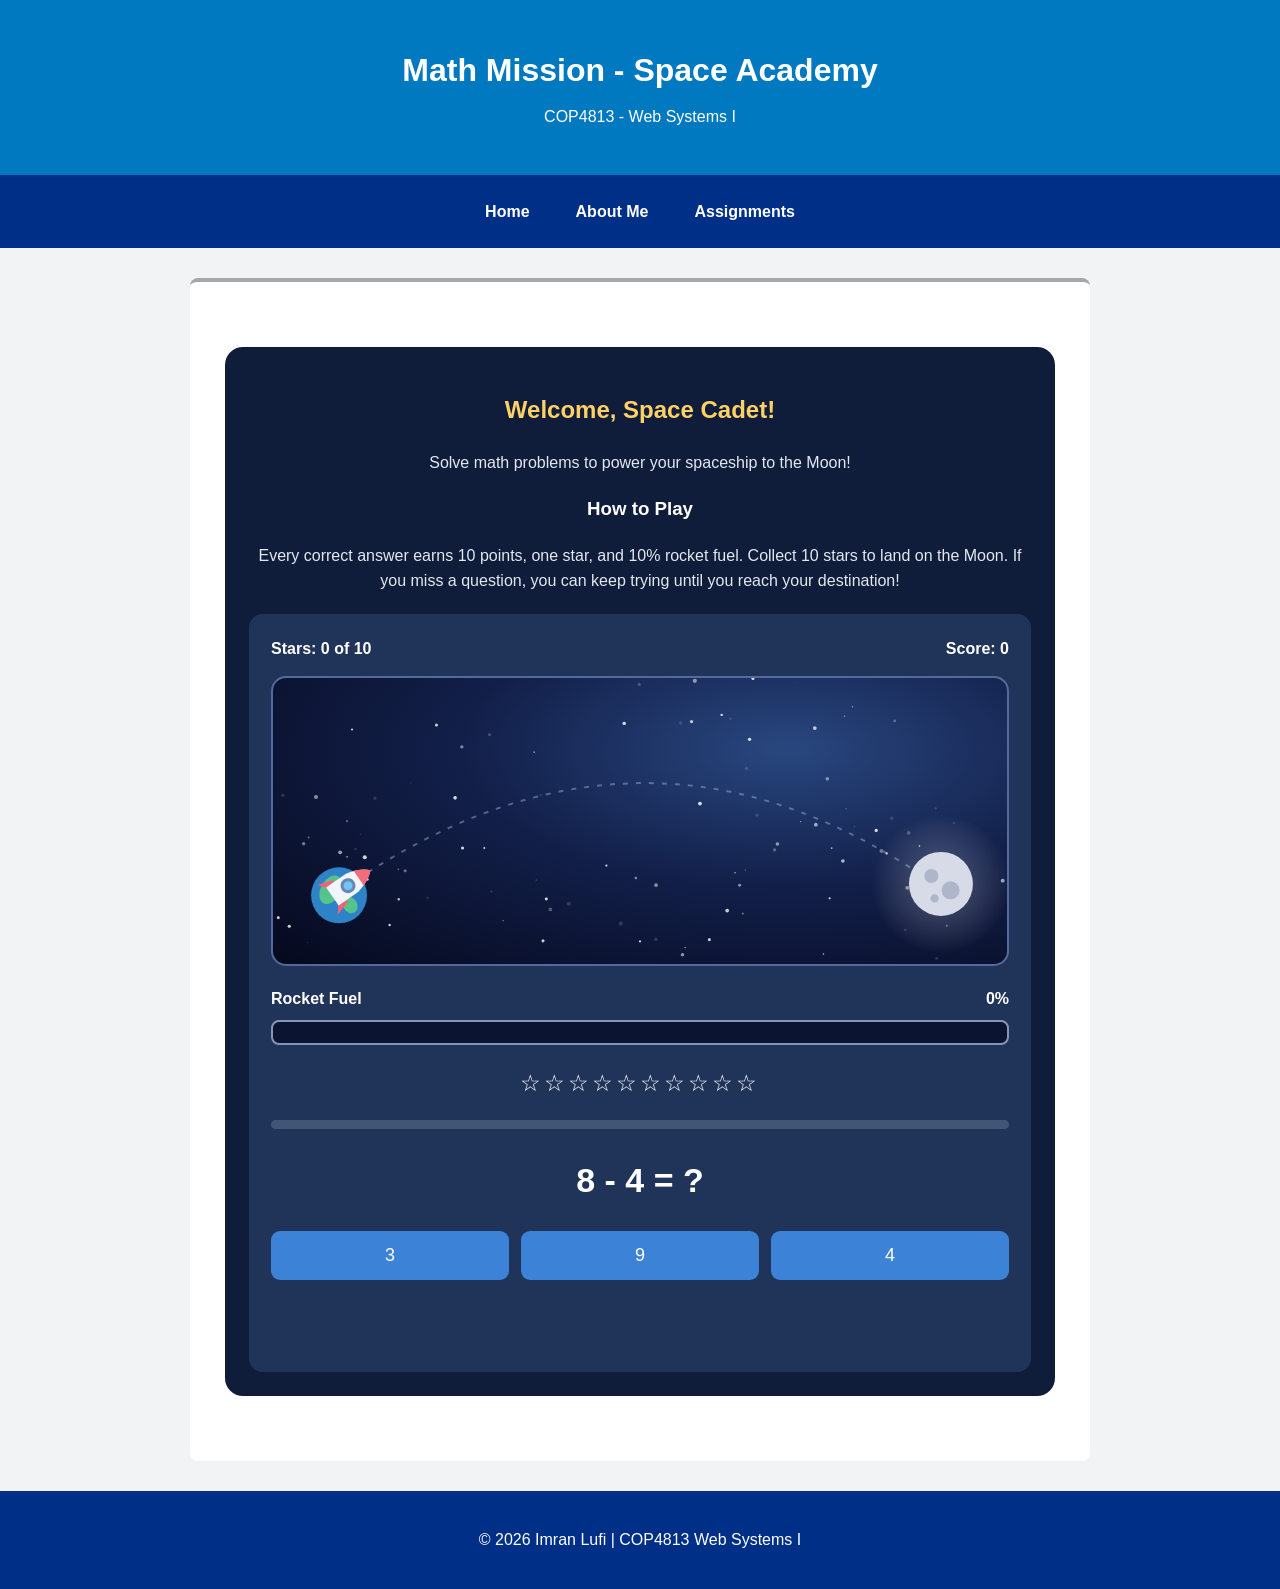
==== commit d633bd16: "Update assignment13.html" ====
--- a/assignment13.html
+++ b/assignment13.html
@@ -4,18 +4,18 @@
 <head>
 <meta charset="UTF-8">
 <meta name="viewport" content="width=device-width, initial-scale=1.0">
-<meta name="description" content="An educational math adventure through space.">
+<meta name="description" content="Math Mission Space Academy educational game">
 <title>Assignment 13 | Math Mission</title>
 <link rel="stylesheet" href="styles.css">
 
 <style>
 .game-container {
-    max-width: 850px;
+    max-width: 900px;
     margin: 30px auto;
-    padding: 20px;
+    padding: 24px;
     background: #101d3a;
-    color: white;
-    border-radius: 16px;
+    color: #fff;
+    border-radius: 18px;
     text-align: center;
     box-sizing: border-box;
 }
@@ -23,173 +23,54 @@
 .game-container p { color: #e2e8f0; }
 .game-panel {
     background: #20345a;
-    padding: 20px;
+    padding: 22px;
     border-radius: 14px;
     margin-top: 20px;
 }
 .scoreboard, .fuel-label {
     display: flex;
     justify-content: space-between;
-    gap: 10px;
+    gap: 12px;
     font-weight: bold;
 }
 .scoreboard { margin-bottom: 15px; }
 .space-scene {
     position: relative;
-    height: 250px;
+    height: 290px;
     overflow: hidden;
-    border-radius: 14px;
-    border: 2px solid #6479a5;
-    background: radial-gradient(ellipse at 75% 30%,
-        #273f80 0%, #111c42 45%, #060b1f 100%);
+    border: 2px solid #536a9c;
+    border-radius: 15px;
+    background: radial-gradient(ellipse at 70% 25%,
+        #29477f 0%, #121f49 45%, #05091d 100%);
     isolation: isolate;
 }
 .space-scene.landing {
-    box-shadow: 0 0 25px #ffd166;
-}
-.stars {
-    position: absolute;
-    inset: 0;
-    background-image:
-        radial-gradient(2px 2px at 20px 30px, white 90%, transparent),
-        radial-gradient(2px 2px at 90px 90px, white 90%, transparent),
-        radial-gradient(3px 3px at 170px 45px, #ffd166 90%, transparent),
-        radial-gradient(2px 2px at 260px 120px, white 90%, transparent),
-        radial-gradient(2px 2px at 340px 25px, white 90%, transparent),
-        radial-gradient(2px 2px at 410px 160px, white 90%, transparent);
-    background-size: 450px 190px;
-    animation: starDrift 22s linear infinite;
-}
-@keyframes starDrift {
-    to { background-position: -450px 0; }
-}
-.nebula {
-    position: absolute;
-    width: 180px;
-    height: 180px;
-    left: 40%;
-    top: -80px;
-    background: radial-gradient(circle, #8556e044, transparent 70%);
-    filter: blur(12px);
-    animation: nebulaGlow 5s ease-in-out infinite alternate;
-}
-@keyframes nebulaGlow {
-    to { opacity: .35; transform: scale(1.3); }
-}
-.earth, .moon {
-    position: absolute;
-    bottom: 20px;
-    font-size: 55px;
-    z-index: 1;
-}
-.earth { left: 12px; }
-.moon {
-    right: 12px;
-    filter: drop-shadow(0 0 14px #fff5b5);
-}
-.moon.arrived {
-    animation: moonGlow .8s ease-in-out infinite alternate;
-}
-@keyframes moonGlow {
-    to { filter: drop-shadow(0 0 32px #ffd166); }
-}
-.flight-path {
-    position: absolute;
-    inset: 0;
+    box-shadow: 0 0 30px #ffd166;
+}
+.space-scene canvas {
+    display: block;
     width: 100%;
     height: 100%;
-    overflow: visible;
-}
-.flight-path path {
-    fill: none;
-    stroke: #93a9d2;
-    stroke-width: 2;
-    stroke-dasharray: 5 8;
-    opacity: .6;
-}
-.rocket {
-    position: absolute;
-    left: 10%;
-    top: 68%;
-    z-index: 5;
-    font-size: 44px;
-    transform: translate(-50%, -50%) rotate(42deg);
-    transition: left 1.1s ease-in-out, top 1.1s ease-in-out,
-                transform 1.1s ease-in-out;
-    filter: drop-shadow(0 0 7px #ffae55);
-}
-.rocket.boost {
-    animation: rocketShake .12s linear 6;
-}
-@keyframes rocketShake {
-    25% { margin-left: -3px; }
-    75% { margin-left: 3px; }
-}
-.flame {
-    position: absolute;
-    width: 15px;
-    height: 35px;
-    left: 50%;
-    bottom: -16px;
-    transform: translateX(-50%);
-    background: linear-gradient(#fff6a2, #ff9b24, #ff4538);
-    border-radius: 50% 50% 65% 65%;
-    opacity: 0;
-    z-index: -1;
-}
-.rocket.boost .flame {
-    opacity: 1;
-    animation: flamePulse .12s infinite alternate;
-}
-@keyframes flamePulse {
-    to { height: 48px; width: 19px; }
-}
-.particle {
-    position: absolute;
-    width: 7px;
-    height: 7px;
-    border-radius: 50%;
-    background: #ffd166;
-    z-index: 4;
-    pointer-events: none;
-    animation: particleBurst .8s ease-out forwards;
-}
-@keyframes particleBurst {
-    to {
-        transform: translate(var(--dx), var(--dy)) scale(0);
-        opacity: 0;
-    }
-}
-.scene-labels {
-    position: absolute;
-    bottom: 5px;
-    left: 12px;
-    right: 12px;
-    display: flex;
-    justify-content: space-between;
-    font-size: 11px;
-    font-weight: bold;
-    z-index: 2;
 }
 .fuel-section { margin: 20px 0; text-align: left; }
 .fuel-label { margin-bottom: 8px; }
 .fuel-tank {
-    height: 24px;
-    background: #101d3a;
-    border: 2px solid #8193b5;
+    height: 25px;
+    background: #0b1531;
+    border: 2px solid #8396b9;
     border-radius: 8px;
     overflow: hidden;
 }
 .fuel-fill {
-    width: 0;
+    width: 0%;
     height: 100%;
-    background: linear-gradient(90deg, #17a66b, #7dffac);
-    transition: width 1s ease;
+    background: linear-gradient(90deg, #159d68, #75ffc0);
+    transition: width .7s ease;
 }
 .star-rewards {
+    margin: 16px 0;
     font-size: 23px;
     letter-spacing: 3px;
-    margin: 15px 0;
     overflow-wrap: anywhere;
 }
 .progress {
@@ -201,14 +82,14 @@
 }
 .progress-bar {
     height: 100%;
-    width: 0;
+    width: 0%;
     background: #ffd166;
-    transition: width .5s;
+    transition: width .6s;
 }
 #question {
+    color: white;
     font-size: 34px;
-    margin: 22px 0;
-    color: white;
+    margin: 24px 0;
 }
 .answers {
     display: grid;
@@ -218,7 +99,7 @@
 .game-container button {
     padding: 14px;
     border: none;
-    border-radius: 8px;
+    border-radius: 9px;
     background: #3c82d6;
     color: white;
     font-size: 18px;
@@ -231,7 +112,7 @@
 .game-container button.correct { background: #15803d; }
 .game-container button.incorrect { background: #b91c1c; }
 #feedback {
-    min-height: 35px;
+    min-height: 36px;
     font-weight: bold;
     margin-top: 18px;
 }
@@ -246,26 +127,21 @@
     animation: celebrate 1s ease-in-out infinite alternate;
 }
 @keyframes celebrate {
-    to { transform: scale(1.2) rotate(10deg); }
+    to { transform: scale(1.15) rotate(8deg); }
 }
 .hidden { display: none !important; }
 
 @media (max-width: 500px) {
     .game-container, .game-panel { padding: 14px; }
-    .space-scene { height: 190px; }
-    .rocket { font-size: 35px; }
-    .earth, .moon { font-size: 38px; }
-    .star-rewards { font-size: 18px; letter-spacing: 1px; }
+    .space-scene { height: 215px; }
+    .scoreboard { font-size: 13px; }
+    .star-rewards { font-size: 17px; letter-spacing: 1px; }
     #question { font-size: 28px; }
     .answers { gap: 7px; }
-    .scoreboard { font-size: 13px; }
 }
 @media (prefers-reduced-motion: reduce) {
-    .stars, .nebula, .moon.arrived, .celebration,
-    .rocket.boost, .rocket.boost .flame {
-        animation: none;
-    }
-    .rocket, .fuel-fill, .progress-bar { transition: none; }
+    .celebration { animation: none; }
+    .fuel-fill, .progress-bar { transition: none; }
 }
 </style>
 </head>
@@ -285,17 +161,14 @@
 <main>
 <section class="game-container">
     <h2>Welcome, Space Cadet!</h2>
-    <p>
-        Solve math problems to power your spaceship
-        from Earth all the way to the Moon!
-    </p>
+    <p>Solve math problems to power your spaceship to the Moon!</p>
 
     <h3>How to Play</h3>
     <p>
         Every correct answer earns 10 points, one star,
         and 10% rocket fuel. Collect 10 stars to land
-        on the Moon! If you miss a question, don't worry.
-        You can keep trying until you reach your destination.
+        on the Moon. If you miss a question, you can
+        keep trying until you reach your destination!
     </p>
 
     <div class="game-panel">
@@ -304,28 +177,10 @@
             <span id="score">Score: 0</span>
         </div>
 
-        <div class="space-scene" id="space-scene"
-             role="img" aria-label="Animated rocket journey from Earth to Moon">
-            <div class="stars"></div>
-            <div class="nebula"></div>
-
-            <svg class="flight-path" viewBox="0 0 600 250"
-                 preserveAspectRatio="none" aria-hidden="true">
-                <path d="M60 170 Q300 15 540 170"></path>
-            </svg>
-
-            <div class="earth" aria-hidden="true">🌎</div>
-            <div class="moon" id="moon" aria-hidden="true">🌕</div>
-
-            <div class="rocket" id="rocket" aria-hidden="true">
-                🚀
-                <div class="flame"></div>
-            </div>
-
-            <div class="scene-labels">
-                <span>EARTH</span>
-                <span>MOON</span>
-            </div>
+        <div class="space-scene" id="space-scene">
+            <canvas id="space-canvas"
+                    aria-label="Animated spaceship flying toward the Moon"
+                    role="img"></canvas>
         </div>
 
         <div class="fuel-section">
@@ -358,7 +213,7 @@
         </div>
 
         <div id="result-screen" class="hidden">
-            <div class="celebration" aria-hidden="true">🏆🌕🚀</div>
+            <div class="celebration">🏆🌕🚀</div>
             <h2>Moon Landing Successful!</h2>
             <p id="final-score"></p>
             <p id="final-message"></p>
@@ -373,7 +228,7 @@
 </footer>
 
 <script>
-document.addEventListener("DOMContentLoaded", function () {
+document.addEventListener("DOMContentLoaded", () => {
     const goal = 10;
     let correctCount = 0;
     let attempts = 0;
@@ -381,95 +236,303 @@
     let answered = false;
 
     const $ = id => document.getElementById(id);
+    const canvas = $("space-canvas");
+    const ctx = canvas.getContext("2d");
     const scene = $("space-scene");
-    const rocket = $("rocket");
+
+    let width = 600;
+    let height = 290;
+    let displayedProgress = 0;
+    let targetProgress = 0;
+    let lastTime = 0;
+    let particles = [];
+    let celebrating = false;
+    let animationFrame = null;
+
+    const reduceMotion = window.matchMedia(
+        "(prefers-reduced-motion: reduce)"
+    ).matches;
+
+    const stars = Array.from({ length: 95 }, () => ({
+        x: Math.random(),
+        y: Math.random(),
+        size: Math.random() * 1.7 + .4,
+        speed: Math.random() * .012 + .003,
+        phase: Math.random() * Math.PI * 2
+    }));
 
     function randomNumber(min, max) {
         return Math.floor(Math.random() * (max - min + 1)) + min;
     }
 
-    function updateStars() {
+    function resizeCanvas() {
+        const rect = canvas.getBoundingClientRect();
+        width = rect.width || 600;
+        height = rect.height || 290;
+
+        const dpr = Math.min(window.devicePixelRatio || 1, 2);
+        canvas.width = Math.round(width * dpr);
+        canvas.height = Math.round(height * dpr);
+        ctx.setTransform(dpr, 0, 0, dpr, 0, 0);
+    }
+
+    window.addEventListener("resize", resizeCanvas);
+    resizeCanvas();
+
+    function flightPoint(t) {
+        const start = { x: width * .10, y: height * .73 };
+        const control = { x: width * .50, y: height * .02 };
+        const end = { x: width * .89, y: height * .70 };
+
+        const u = 1 - t;
+        return {
+            x: u*u*start.x + 2*u*t*control.x + t*t*end.x,
+            y: u*u*start.y + 2*u*t*control.y + t*t*end.y,
+            dx: 2*u*(control.x-start.x) + 2*t*(end.x-control.x),
+            dy: 2*u*(control.y-start.y) + 2*t*(end.y-control.y)
+        };
+    }
+
+    function drawStars(time) {
+        stars.forEach(star => {
+            const x = ((star.x + time * star.speed * .0001) % 1) * width;
+            const y = star.y * height;
+            const alpha = .45 + .4 * Math.sin(time * .0015 + star.phase);
+
+            ctx.beginPath();
+            ctx.arc(x, y, star.size, 0, Math.PI * 2);
+            ctx.fillStyle = `rgba(255,255,255,${Math.max(.15,alpha)})`;
+            ctx.fill();
+        });
+    }
+
+    function drawPlanet(x, y, radius, isMoon) {
+        ctx.save();
+        ctx.translate(x, y);
+
+        if (isMoon) {
+            const glow = ctx.createRadialGradient(0, 0, radius*.3, 0, 0, radius*2.2);
+            glow.addColorStop(0, celebrating ? "#ffe89a99" : "#d9dcf044");
+            glow.addColorStop(1, "#ffffff00");
+            ctx.fillStyle = glow;
+            ctx.beginPath();
+            ctx.arc(0, 0, radius*2.2, 0, Math.PI*2);
+            ctx.fill();
+
+            ctx.fillStyle = "#d7dbe8";
+            ctx.beginPath();
+            ctx.arc(0, 0, radius, 0, Math.PI*2);
+            ctx.fill();
+
+            ctx.fillStyle = "#aeb6cc";
+            [[-.3,-.25,.22],[.3,.2,.28],[-.2,.45,.13]].forEach(c => {
+                ctx.beginPath();
+                ctx.arc(c[0]*radius, c[1]*radius, c[2]*radius, 0, Math.PI*2);
+                ctx.fill();
+            });
+        } else {
+            ctx.fillStyle = "#2d83c6";
+            ctx.beginPath();
+            ctx.arc(0, 0, radius, 0, Math.PI*2);
+            ctx.fill();
+
+            ctx.fillStyle = "#54c48c";
+            ctx.beginPath();
+            ctx.ellipse(-radius*.3, -radius*.2,
+                        radius*.35, radius*.55, .5, 0, Math.PI*2);
+            ctx.fill();
+            ctx.beginPath();
+            ctx.ellipse(radius*.4, radius*.35,
+                        radius*.25, radius*.3, -.5, 0, Math.PI*2);
+            ctx.fill();
+        }
+        ctx.restore();
+    }
+
+    function drawFlightPath() {
+        ctx.beginPath();
+        for (let i = 0; i <= 60; i++) {
+            const p = flightPoint(i / 60);
+            if (i === 0) ctx.moveTo(p.x, p.y);
+            else ctx.lineTo(p.x, p.y);
+        }
+        ctx.strokeStyle = "#9cb5df77";
+        ctx.lineWidth = 2;
+        ctx.setLineDash([5, 8]);
+        ctx.stroke();
+        ctx.setLineDash([]);
+    }
+
+    function spawnParticles(x, y, count, colors) {
+        if (reduceMotion) return;
+        for (let i = 0; i < count; i++) {
+            const angle = Math.random() * Math.PI * 2;
+            const speed = Math.random() * 95 + 30;
+            particles.push({
+                x, y,
+                vx: Math.cos(angle) * speed,
+                vy: Math.sin(angle) * speed,
+                life: 1,
+                size: Math.random() * 4 + 2,
+                color: colors[i % colors.length]
+            });
+        }
+    }
+
+    function drawRocket(t, time, flying) {
+        const p = flightPoint(t);
+        const angle = Math.atan2(p.dy, p.dx);
+
+        ctx.save();
+        ctx.translate(p.x, p.y);
+        ctx.rotate(angle);
+
+        // Engine exhaust follows the direction of flight.
+        if (flying && !reduceMotion) {
+            const flameLength = 22 + Math.sin(time * .035) * 7;
+            const flame = ctx.createLinearGradient(-34, 0, -10, 0);
+            flame.addColorStop(0, "#ff5b2e00");
+            flame.addColorStop(.5, "#ff9b27");
+            flame.addColorStop(1, "#fff6ae");
+
+            ctx.fillStyle = flame;
+            ctx.beginPath();
+            ctx.moveTo(-12, -7);
+            ctx.lineTo(-12-flameLength, 0);
+            ctx.lineTo(-12, 7);
+            ctx.closePath();
+            ctx.fill();
+        }
+
+        // Rocket fins.
+        ctx.fillStyle = "#ef6378";
+        ctx.beginPath();
+        ctx.moveTo(-15, -8);
+        ctx.lineTo(-23, -18);
+        ctx.lineTo(-6, -13);
+        ctx.closePath();
+        ctx.fill();
+
+        ctx.beginPath();
+        ctx.moveTo(-15, 8);
+        ctx.lineTo(-23, 18);
+        ctx.lineTo(-6, 13);
+        ctx.closePath();
+        ctx.fill();
+
+        // Rocket body.
+        ctx.fillStyle = "#f3f5fa";
+        ctx.beginPath();
+        ctx.moveTo(-17, -11);
+        ctx.lineTo(7, -11);
+        ctx.quadraticCurveTo(23, -7, 29, 0);
+        ctx.quadraticCurveTo(23, 7, 7, 11);
+        ctx.lineTo(-17, 11);
+        ctx.closePath();
+        ctx.fill();
+
+        // Nose cone.
+        ctx.fillStyle = "#f36c79";
+        ctx.beginPath();
+        ctx.moveTo(15, -9);
+        ctx.quadraticCurveTo(25, -5, 29, 0);
+        ctx.quadraticCurveTo(25, 5, 15, 9);
+        ctx.closePath();
+        ctx.fill();
+
+        // Window.
+        ctx.fillStyle = "#6fc5f4";
+        ctx.strokeStyle = "#6c86b4";
+        ctx.lineWidth = 3;
+        ctx.beginPath();
+        ctx.arc(2, 0, 6, 0, Math.PI*2);
+        ctx.fill();
+        ctx.stroke();
+
+        ctx.restore();
+
+        return p;
+    }
+
+    function drawParticles(dt) {
+        particles = particles.filter(p => p.life > 0);
+
+        particles.forEach(p => {
+            p.x += p.vx * dt;
+            p.y += p.vy * dt;
+            p.vy += 35 * dt;
+            p.life -= dt * 1.4;
+
+            ctx.globalAlpha = Math.max(0, p.life);
+            ctx.fillStyle = p.color;
+            ctx.beginPath();
+            ctx.arc(p.x, p.y, p.size * Math.max(.2,p.life),
+                    0, Math.PI*2);
+            ctx.fill();
+        });
+        ctx.globalAlpha = 1;
+    }
+
+    function animate(time) {
+        const dt = Math.min((time - lastTime) / 1000 || 0, .05);
+        lastTime = time;
+
+        if (reduceMotion) {
+            displayedProgress = targetProgress;
+        } else {
+            const difference = targetProgress - displayedProgress;
+            displayedProgress += difference * Math.min(1, dt * 2.3);
+            if (Math.abs(difference) < .0005) {
+                displayedProgress = targetProgress;
+            }
+        }
+
+        ctx.clearRect(0, 0, width, height);
+
+        drawStars(time);
+        drawFlightPath();
+
+        drawPlanet(width*.09, height*.76, Math.min(width*.055,28), false);
+        drawPlanet(width*.91, height*.72, Math.min(width*.06,32), true);
+
+        const flying = targetProgress - displayedProgress > .002;
+        const rocketPoint = drawRocket(displayedProgress, time, flying);
+
+        if (flying && !reduceMotion && Math.random() < .45) {
+            const angle = Math.atan2(rocketPoint.dy, rocketPoint.dx);
+            particles.push({
+                x: rocketPoint.x - Math.cos(angle)*22,
+                y: rocketPoint.y - Math.sin(angle)*22,
+                vx: -Math.cos(angle)*45 + (Math.random()-.5)*20,
+                vy: -Math.sin(angle)*45 + (Math.random()-.5)*20,
+                life: .7,
+                size: Math.random()*3+1,
+                color: Math.random()>.5 ? "#ffb347" : "#ffe59a"
+            });
+        }
+
+        drawParticles(dt);
+
+        animationFrame = requestAnimationFrame(animate);
+    }
+
+    function updateProgress() {
+        const percent = correctCount * 10;
+        targetProgress = correctCount / goal;
+
+        $("fuel-fill").style.width = percent + "%";
+        $("fuel-percent").textContent = percent + "%";
+        $("fuel-progress").setAttribute("aria-valuenow", percent);
+        $("progress-bar").style.width = percent + "%";
+        $("mission-number").textContent =
+            "Stars: " + correctCount + " of " + goal;
+        $("score").textContent = "Score: " + correctCount * 10;
+
         $("star-rewards").textContent =
-            "⭐".repeat(correctCount) +
-            "☆".repeat(goal - correctCount);
+            "⭐".repeat(correctCount) + "☆".repeat(goal-correctCount);
         $("star-rewards").setAttribute(
             "aria-label", correctCount + " of 10 stars earned"
         );
-    }
-
-    function updateJourney(animate = true) {
-        const progress = correctCount / goal;
-        const percentage = progress * 100;
-
-        $("fuel-fill").style.width = percentage + "%";
-        $("fuel-percent").textContent = percentage + "%";
-        $("fuel-progress").setAttribute("aria-valuenow", percentage);
-        $("progress-bar").style.width = percentage + "%";
-        $("mission-number").textContent =
-            "Stars: " + correctCount + " of " + goal;
-        $("score").textContent = "Score: " + correctCount * 10;
-
-        // Quadratic Bezier curve:
-        // Earth (10%, 68%) -> high point (50%, 6%)
-        // -> Moon (90%, 68%).
-        const startX = 10, startY = 68;
-        const controlX = 50, controlY = -2;
-        const endX = 90, endY = 68;
-        const t = progress;
-        const inverse = 1 - t;
-
-        const x = inverse * inverse * startX +
-                  2 * inverse * t * controlX +
-                  t * t * endX;
-        const y = inverse * inverse * startY +
-                  2 * inverse * t * controlY +
-                  t * t * endY;
-
-        rocket.style.left = x + "%";
-        rocket.style.top = y + "%";
-
-        // Rotate the rocket to follow the flight curve.
-        const slope = (controlY - startY) * inverse +
-                      (endY - controlY) * t;
-        const rotation = 42 + slope * 0.3;
-        rocket.style.transform =
-            "translate(-50%, -50%) rotate(" + rotation + "deg)";
-
-        updateStars();
-
-        if (animate && correctCount > 0) {
-            rocket.classList.remove("boost");
-            void rocket.offsetWidth;
-            rocket.classList.add("boost");
-            createParticles();
-        }
-    }
-
-    function createParticles() {
-        const rect = scene.getBoundingClientRect();
-        const rocketRect = rocket.getBoundingClientRect();
-
-        const x = rocketRect.left - rect.left +
-                  rocketRect.width / 2;
-        const y = rocketRect.top - rect.top +
-                  rocketRect.height / 2;
-
-        for (let i = 0; i < 12; i++) {
-            const particle = document.createElement("span");
-            particle.className = "particle";
-            particle.style.left = x + "px";
-            particle.style.top = y + "px";
-            particle.style.setProperty(
-                "--dx", randomNumber(-65, 65) + "px"
-            );
-            particle.style.setProperty(
-                "--dy", randomNumber(-65, 65) + "px"
-            );
-            scene.appendChild(particle);
-            particle.addEventListener("animationend", () => {
-                particle.remove();
-            }, { once: true });
-        }
     }
 
     function createQuestion() {
@@ -478,68 +541,69 @@
         $("next-button").classList.add("hidden");
         $("answers").innerHTML = "";
 
-        const a = randomNumber(1, 10);
-        const b = randomNumber(1, 10);
-        const addition = Math.random() < 0.5;
+        const a = randomNumber(1,10);
+        const b = randomNumber(1,10);
+        const addition = Math.random() < .5;
 
         if (addition) {
-            correctAnswer = a + b;
-            $("question").textContent = a + " + " + b + " = ?";
+            correctAnswer = a+b;
+            $("question").textContent = `${a} + ${b} = ?`;
         } else {
-            const larger = Math.max(a, b);
-            const smaller = Math.min(a, b);
-            correctAnswer = larger - smaller;
-            $("question").textContent =
-                larger + " - " + smaller + " = ?";
+            const larger = Math.max(a,b);
+            const smaller = Math.min(a,b);
+            correctAnswer = larger-smaller;
+            $("question").textContent = `${larger} - ${smaller} = ?`;
         }
 
         const choices = [correctAnswer];
 
         while (choices.length < 3) {
             const wrong = Math.max(
-                0, correctAnswer + randomNumber(-5, 5)
+                0, correctAnswer + randomNumber(-5,5)
             );
             if (!choices.includes(wrong)) choices.push(wrong);
         }
 
-        for (let i = choices.length - 1; i > 0; i--) {
-            const j = randomNumber(0, i);
-            [choices[i], choices[j]] = [choices[j], choices[i]];
+        for (let i=choices.length-1; i>0; i--) {
+            const j=randomNumber(0,i);
+            [choices[i],choices[j]]=[choices[j],choices[i]];
         }
 
         choices.forEach(choice => {
-            const button = document.createElement("button");
-            button.type = "button";
-            button.textContent = choice;
-            button.addEventListener("click", () => {
-                checkAnswer(choice, button);
-            });
+            const button=document.createElement("button");
+            button.type="button";
+            button.textContent=choice;
+            button.addEventListener("click",()=>checkAnswer(choice,button));
             $("answers").appendChild(button);
         });
     }
 
     function checkAnswer(choice, selectedButton) {
         if (answered) return;
-        answered = true;
+        answered=true;
         attempts++;
 
-        const buttons = $("answers").querySelectorAll("button");
-        buttons.forEach(button => {
-            button.disabled = true;
-            if (Number(button.textContent) === correctAnswer) {
+        $("answers").querySelectorAll("button").forEach(button=>{
+            button.disabled=true;
+            if (Number(button.textContent)===correctAnswer) {
                 button.classList.add("correct");
             }
         });
 
-        if (choice === correctAnswer) {
+        if (choice===correctAnswer) {
             correctCount++;
+            updateProgress();
+
             $("feedback").textContent =
-                "Awesome! You earned a star! Your rocket is flying!";
-            updateJourney();
+                "Awesome! You earned a star! Rocket boost activated!";
+
+            const point=flightPoint(displayedProgress);
+            spawnParticles(point.x,point.y,22,
+                ["#ffd166","#ff9b42","#ffffff","#7bdcff"]);
         } else {
             selectedButton.classList.add("incorrect");
 
-            const messages = [
+            const messages=[
                 "Good try, Space Cadet!",
                 "Keep going! You can do it!",
                 "Every astronaut learns by trying!",
@@ -547,14 +611,12 @@
             ];
 
             $("feedback").textContent =
-                messages[randomNumber(0, messages.length - 1)] +
+                messages[randomNumber(0,messages.length-1)] +
                 " The answer was " + correctAnswer + ".";
         }
 
         $("next-button").textContent =
-            correctCount === goal
-                ? "Land on the Moon!"
-                : "Next Question";
+            correctCount===goal ? "Land on the Moon!" : "Next Question";
         $("next-button").classList.remove("hidden");
     }
 
@@ -563,46 +625,47 @@
         $("result-screen").classList.remove("hidden");
 
         scene.classList.add("landing");
-        $("moon").classList.add("arrived");
+        celebrating=true;
 
         $("final-score").textContent =
-            "You earned 100 points and all 10 stars!";
+            "You earned 100 points and collected all 10 stars!";
 
         $("final-message").textContent =
-            "Mission accomplished! You reached the Moon " +
-            "after answering " + attempts + " questions. " +
-            "Great work, Space Explorer!";
-    }
-
-    $("next-button").addEventListener("click", () => {
-        if (correctCount >= goal) {
-            finishGame();
-        } else {
-            createQuestion();
-        }
+            "Mission accomplished! You reached the Moon after " +
+            attempts + " questions. Great work, Space Explorer!";
+
+        const moon=flightPoint(1);
+        spawnParticles(moon.x,moon.y,100,
+            ["#ffd166","#ff6b81","#7bdcff","#ffffff"]);
+    }
+
+    $("next-button").addEventListener("click",()=>{
+        if (correctCount>=goal) finishGame();
+        else createQuestion();
     });
 
-    $("restart-button").addEventListener("click", () => {
-        correctCount = 0;
-        attempts = 0;
-        answered = false;
+    $("restart-button").addEventListener("click",()=>{
+        correctCount=0;
+        attempts=0;
+        answered=false;
+        celebrating=false;
+        particles=[];
+        displayedProgress=0;
+        targetProgress=0;
 
         scene.classList.remove("landing");
-        $("moon").classList.remove("arrived");
-        rocket.classList.remove("boost");
-
         $("game-screen").classList.remove("hidden");
         $("result-screen").classList.add("hidden");
 
-        scene.querySelectorAll(".particle").forEach(p => p.remove());
-
-        updateJourney(false);
+        updateProgress();
         createQuestion();
     });
 
-    updateJourney(false);
+    updateProgress();
     createQuestion();
+    animationFrame=requestAnimationFrame(animate);
 });
 </script>
 </body>
 </html>
+
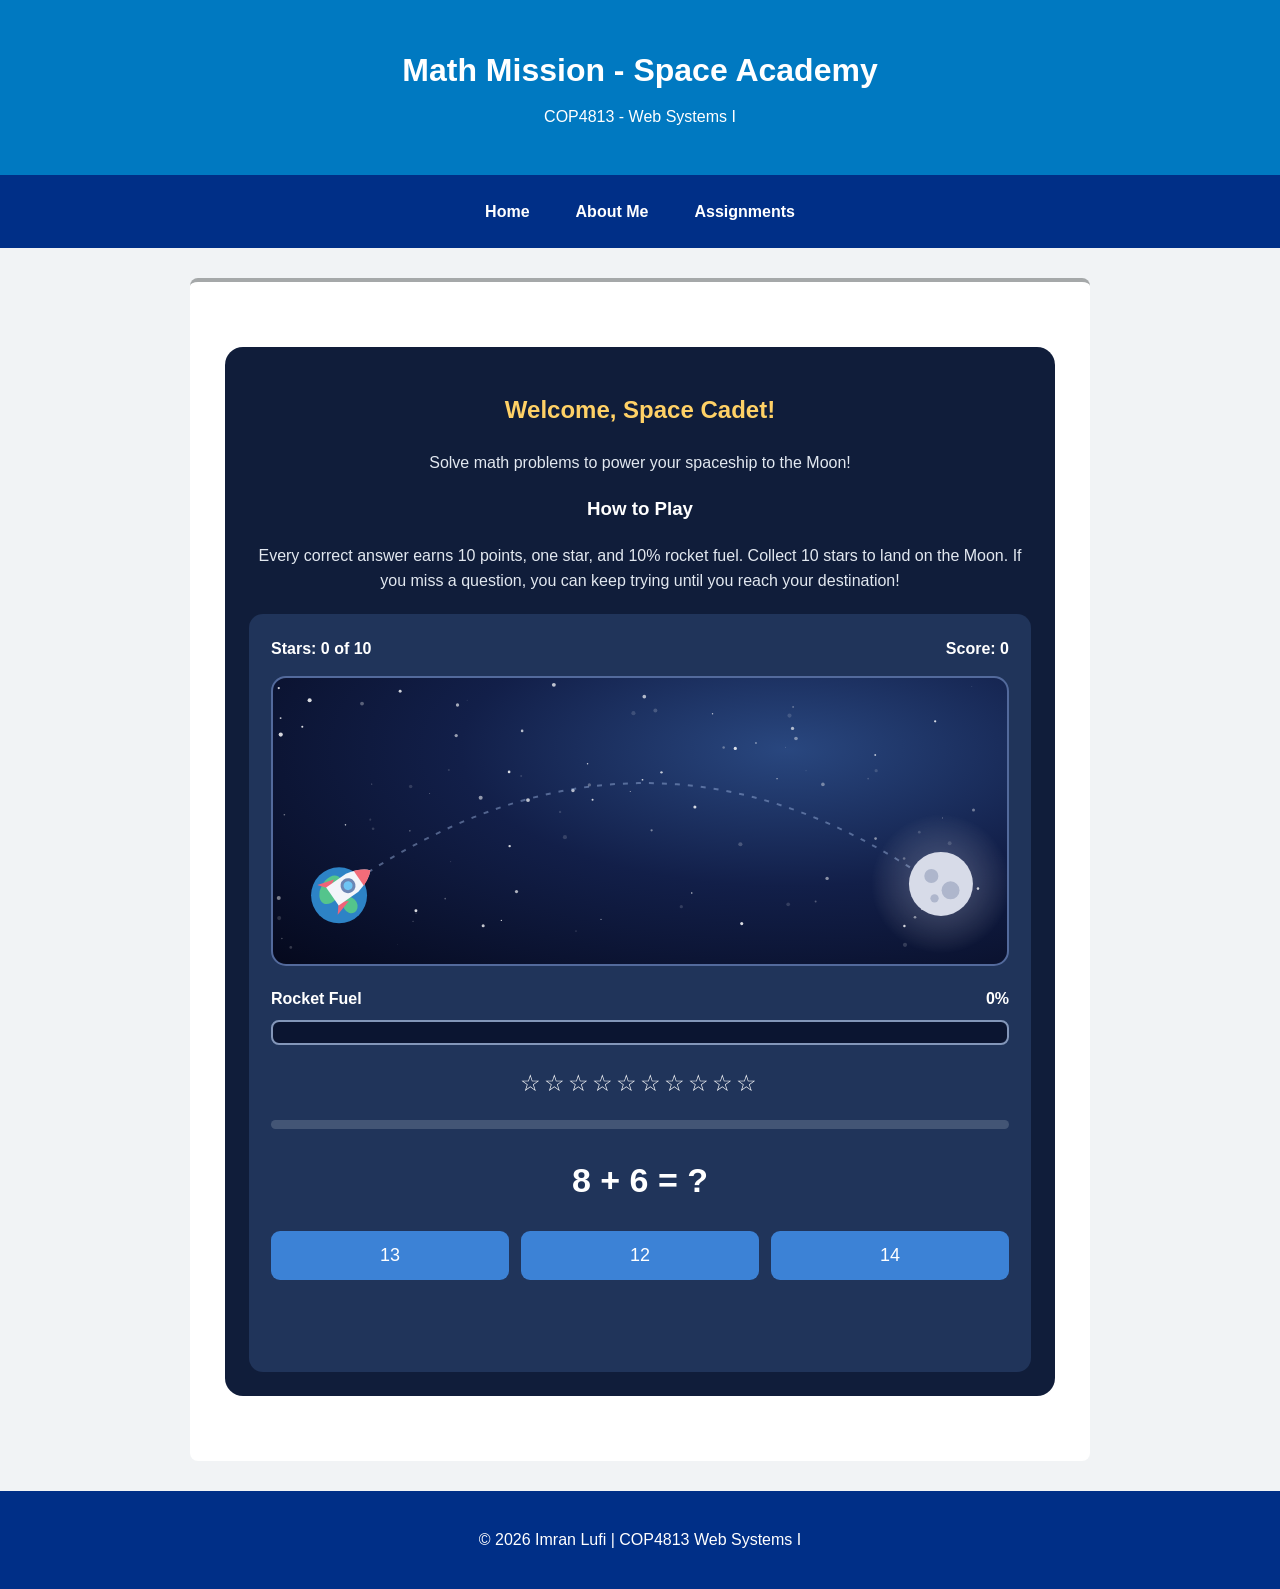
==== commit a7d4b932: "Update assignment13.html" ====
--- a/assignment13.html
+++ b/assignment13.html
@@ -247,7 +247,6 @@
     let lastTime = 0;
     let particles = [];
     let celebrating = false;
-    let animationFrame = null;
 
     const reduceMotion = window.matchMedia(
         "(prefers-reduced-motion: reduce)"
@@ -301,7 +300,8 @@
 
             ctx.beginPath();
             ctx.arc(x, y, star.size, 0, Math.PI * 2);
-            ctx.fillStyle = `rgba(255,255,255,${Math.max(.15,alpha)})`;
+            ctx.fillStyle =
+                `rgba(255,255,255,${Math.max(.15,alpha)})`;
             ctx.fill();
         });
     }
@@ -311,9 +311,14 @@
         ctx.translate(x, y);
 
         if (isMoon) {
-            const glow = ctx.createRadialGradient(0, 0, radius*.3, 0, 0, radius*2.2);
-            glow.addColorStop(0, celebrating ? "#ffe89a99" : "#d9dcf044");
+            const glow = ctx.createRadialGradient(
+                0, 0, radius*.3, 0, 0, radius*2.2
+            );
+            glow.addColorStop(
+                0, celebrating ? "#ffe89a99" : "#d9dcf044"
+            );
             glow.addColorStop(1, "#ffffff00");
+
             ctx.fillStyle = glow;
             ctx.beginPath();
             ctx.arc(0, 0, radius*2.2, 0, Math.PI*2);
@@ -325,11 +330,18 @@
             ctx.fill();
 
             ctx.fillStyle = "#aeb6cc";
-            [[-.3,-.25,.22],[.3,.2,.28],[-.2,.45,.13]].forEach(c => {
-                ctx.beginPath();
-                ctx.arc(c[0]*radius, c[1]*radius, c[2]*radius, 0, Math.PI*2);
-                ctx.fill();
-            });
+            [[-.3,-.25,.22],[.3,.2,.28],[-.2,.45,.13]]
+                .forEach(c => {
+                    ctx.beginPath();
+                    ctx.arc(
+                        c[0]*radius,
+                        c[1]*radius,
+                        c[2]*radius,
+                        0,
+                        Math.PI*2
+                    );
+                    ctx.fill();
+                });
         } else {
             ctx.fillStyle = "#2d83c6";
             ctx.beginPath();
@@ -338,24 +350,35 @@
 
             ctx.fillStyle = "#54c48c";
             ctx.beginPath();
-            ctx.ellipse(-radius*.3, -radius*.2,
-                        radius*.35, radius*.55, .5, 0, Math.PI*2);
+            ctx.ellipse(
+                -radius*.3, -radius*.2,
+                radius*.35, radius*.55,
+                .5, 0, Math.PI*2
+            );
             ctx.fill();
+
             ctx.beginPath();
-            ctx.ellipse(radius*.4, radius*.35,
-                        radius*.25, radius*.3, -.5, 0, Math.PI*2);
+            ctx.ellipse(
+                radius*.4, radius*.35,
+                radius*.25, radius*.3,
+                -.5, 0, Math.PI*2
+            );
             ctx.fill();
         }
+
         ctx.restore();
     }
 
     function drawFlightPath() {
         ctx.beginPath();
+
         for (let i = 0; i <= 60; i++) {
             const p = flightPoint(i / 60);
+
             if (i === 0) ctx.moveTo(p.x, p.y);
             else ctx.lineTo(p.x, p.y);
         }
+
         ctx.strokeStyle = "#9cb5df77";
         ctx.lineWidth = 2;
         ctx.setLineDash([5, 8]);
@@ -365,9 +388,11 @@
 
     function spawnParticles(x, y, count, colors) {
         if (reduceMotion) return;
+
         for (let i = 0; i < count; i++) {
             const angle = Math.random() * Math.PI * 2;
             const speed = Math.random() * 95 + 30;
+
             particles.push({
                 x, y,
                 vx: Math.cos(angle) * speed,
@@ -387,19 +412,25 @@
         ctx.translate(p.x, p.y);
         ctx.rotate(angle);
 
-        // Engine exhaust follows the direction of flight.
+        // Short, centered flame directly behind the rocket.
         if (flying && !reduceMotion) {
-            const flameLength = 22 + Math.sin(time * .035) * 7;
-            const flame = ctx.createLinearGradient(-34, 0, -10, 0);
-            flame.addColorStop(0, "#ff5b2e00");
-            flame.addColorStop(.5, "#ff9b27");
-            flame.addColorStop(1, "#fff6ae");
+            const flameLength = 16 + Math.sin(time * .035) * 4;
+
+            const flame = ctx.createLinearGradient(
+                -18 - flameLength, 0, -15, 0
+            );
+
+            flame.addColorStop(0, "rgba(255,100,20,0)");
+            flame.addColorStop(.45, "#ff8c25");
+            flame.addColorStop(1, "#fff4a3");
 
             ctx.fillStyle = flame;
             ctx.beginPath();
-            ctx.moveTo(-12, -7);
-            ctx.lineTo(-12-flameLength, 0);
-            ctx.lineTo(-12, 7);
+            ctx.moveTo(-16, -5);
+            ctx.quadraticCurveTo(
+                -22 - flameLength, 0,
+                -16, 5
+            );
             ctx.closePath();
             ctx.fill();
         }
@@ -466,10 +497,14 @@
             ctx.globalAlpha = Math.max(0, p.life);
             ctx.fillStyle = p.color;
             ctx.beginPath();
-            ctx.arc(p.x, p.y, p.size * Math.max(.2,p.life),
-                    0, Math.PI*2);
+            ctx.arc(
+                p.x, p.y,
+                p.size * Math.max(.2, p.life),
+                0, Math.PI*2
+            );
             ctx.fill();
         });
+
         ctx.globalAlpha = 1;
     }
 
@@ -482,6 +517,7 @@
         } else {
             const difference = targetProgress - displayedProgress;
             displayedProgress += difference * Math.min(1, dt * 2.3);
+
             if (Math.abs(difference) < .0005) {
                 displayedProgress = targetProgress;
             }
@@ -492,28 +528,48 @@
         drawStars(time);
         drawFlightPath();
 
-        drawPlanet(width*.09, height*.76, Math.min(width*.055,28), false);
-        drawPlanet(width*.91, height*.72, Math.min(width*.06,32), true);
-
-        const flying = targetProgress - displayedProgress > .002;
-        const rocketPoint = drawRocket(displayedProgress, time, flying);
-
-        if (flying && !reduceMotion && Math.random() < .45) {
-            const angle = Math.atan2(rocketPoint.dy, rocketPoint.dx);
+        drawPlanet(
+            width*.09, height*.76,
+            Math.min(width*.055,28), false
+        );
+
+        drawPlanet(
+            width*.91, height*.72,
+            Math.min(width*.06,32), true
+        );
+
+        const flying =
+            targetProgress - displayedProgress > .002;
+
+        const rocketPoint =
+            drawRocket(displayedProgress, time, flying);
+
+        // Exhaust particles travel backward along the
+        // rocket's actual direction, not sideways.
+        if (flying && !reduceMotion && Math.random() < .35) {
+            const angle = Math.atan2(
+                rocketPoint.dy, rocketPoint.dx
+            );
+
+            const backX = Math.cos(angle);
+            const backY = Math.sin(angle);
+
             particles.push({
-                x: rocketPoint.x - Math.cos(angle)*22,
-                y: rocketPoint.y - Math.sin(angle)*22,
-                vx: -Math.cos(angle)*45 + (Math.random()-.5)*20,
-                vy: -Math.sin(angle)*45 + (Math.random()-.5)*20,
-                life: .7,
-                size: Math.random()*3+1,
-                color: Math.random()>.5 ? "#ffb347" : "#ffe59a"
+                x: rocketPoint.x - backX * 19,
+                y: rocketPoint.y - backY * 19,
+                vx: -backX * (35 + Math.random()*20)
+                    + (Math.random()-.5)*8,
+                vy: -backY * (35 + Math.random()*20)
+                    + (Math.random()-.5)*8,
+                life: .45,
+                size: Math.random()*2+1,
+                color: Math.random()>.5
+                    ? "#ffb347" : "#ffe59a"
             });
         }
 
         drawParticles(dt);
-
-        animationFrame = requestAnimationFrame(animate);
+        requestAnimationFrame(animate);
     }
 
     function updateProgress() {
@@ -522,16 +578,24 @@
 
         $("fuel-fill").style.width = percent + "%";
         $("fuel-percent").textContent = percent + "%";
-        $("fuel-progress").setAttribute("aria-valuenow", percent);
+        $("fuel-progress").setAttribute(
+            "aria-valuenow", percent
+        );
         $("progress-bar").style.width = percent + "%";
+
         $("mission-number").textContent =
             "Stars: " + correctCount + " of " + goal;
-        $("score").textContent = "Score: " + correctCount * 10;
+
+        $("score").textContent =
+            "Score: " + correctCount * 10;
 
         $("star-rewards").textContent =
-            "⭐".repeat(correctCount) + "☆".repeat(goal-correctCount);
+            "⭐".repeat(correctCount) +
+            "☆".repeat(goal-correctCount);
+
         $("star-rewards").setAttribute(
-            "aria-label", correctCount + " of 10 stars earned"
+            "aria-label",
+            correctCount + " of 10 stars earned"
         );
     }
 
@@ -547,12 +611,15 @@
 
         if (addition) {
             correctAnswer = a+b;
-            $("question").textContent = `${a} + ${b} = ?`;
+            $("question").textContent =
+                `${a} + ${b} = ?`;
         } else {
             const larger = Math.max(a,b);
             const smaller = Math.min(a,b);
+
             correctAnswer = larger-smaller;
-            $("question").textContent = `${larger} - ${smaller} = ?`;
+            $("question").textContent =
+                `${larger} - ${smaller} = ?`;
         }
 
         const choices = [correctAnswer];
@@ -561,34 +628,46 @@
             const wrong = Math.max(
                 0, correctAnswer + randomNumber(-5,5)
             );
-            if (!choices.includes(wrong)) choices.push(wrong);
+
+            if (!choices.includes(wrong)) {
+                choices.push(wrong);
+            }
         }
 
         for (let i=choices.length-1; i>0; i--) {
             const j=randomNumber(0,i);
-            [choices[i],choices[j]]=[choices[j],choices[i]];
+            [choices[i],choices[j]]=
+                [choices[j],choices[i]];
         }
 
         choices.forEach(choice => {
             const button=document.createElement("button");
             button.type="button";
             button.textContent=choice;
-            button.addEventListener("click",()=>checkAnswer(choice,button));
+
+            button.addEventListener("click",()=>{
+                checkAnswer(choice,button);
+            });
+
             $("answers").appendChild(button);
         });
     }
 
     function checkAnswer(choice, selectedButton) {
         if (answered) return;
+
         answered=true;
         attempts++;
 
-        $("answers").querySelectorAll("button").forEach(button=>{
-            button.disabled=true;
-            if (Number(button.textContent)===correctAnswer) {
-                button.classList.add("correct");
-            }
-        });
+        $("answers")
+            .querySelectorAll("button")
+            .forEach(button=>{
+                button.disabled=true;
+
+                if (Number(button.textContent)===correctAnswer) {
+                    button.classList.add("correct");
+                }
+            });
 
         if (choice===correctAnswer) {
             correctCount++;
@@ -598,8 +677,11 @@
                 "Awesome! You earned a star! Rocket boost activated!";
 
             const point=flightPoint(displayedProgress);
-            spawnParticles(point.x,point.y,22,
-                ["#ffd166","#ff9b42","#ffffff","#7bdcff"]);
+
+            spawnParticles(
+                point.x,point.y,12,
+                ["#ffd166","#ff9b42","#ffffff","#7bdcff"]
+            );
         } else {
             selectedButton.classList.add("incorrect");
 
@@ -616,7 +698,10 @@
         }
 
         $("next-button").textContent =
-            correctCount===goal ? "Land on the Moon!" : "Next Question";
+            correctCount===goal
+                ? "Land on the Moon!"
+                : "Next Question";
+
         $("next-button").classList.remove("hidden");
     }
 
@@ -635,13 +720,19 @@
             attempts + " questions. Great work, Space Explorer!";
 
         const moon=flightPoint(1);
-        spawnParticles(moon.x,moon.y,100,
-            ["#ffd166","#ff6b81","#7bdcff","#ffffff"]);
+
+        spawnParticles(
+            moon.x,moon.y,100,
+            ["#ffd166","#ff6b81","#7bdcff","#ffffff"]
+        );
     }
 
     $("next-button").addEventListener("click",()=>{
-        if (correctCount>=goal) finishGame();
-        else createQuestion();
+        if (correctCount>=goal) {
+            finishGame();
+        } else {
+            createQuestion();
+        }
     });
 
     $("restart-button").addEventListener("click",()=>{
@@ -654,6 +745,7 @@
         targetProgress=0;
 
         scene.classList.remove("landing");
+
         $("game-screen").classList.remove("hidden");
         $("result-screen").classList.add("hidden");
 
@@ -663,9 +755,8 @@
 
     updateProgress();
     createQuestion();
-    animationFrame=requestAnimationFrame(animate);
+    requestAnimationFrame(animate);
 });
 </script>
 </body>
 </html>
-
